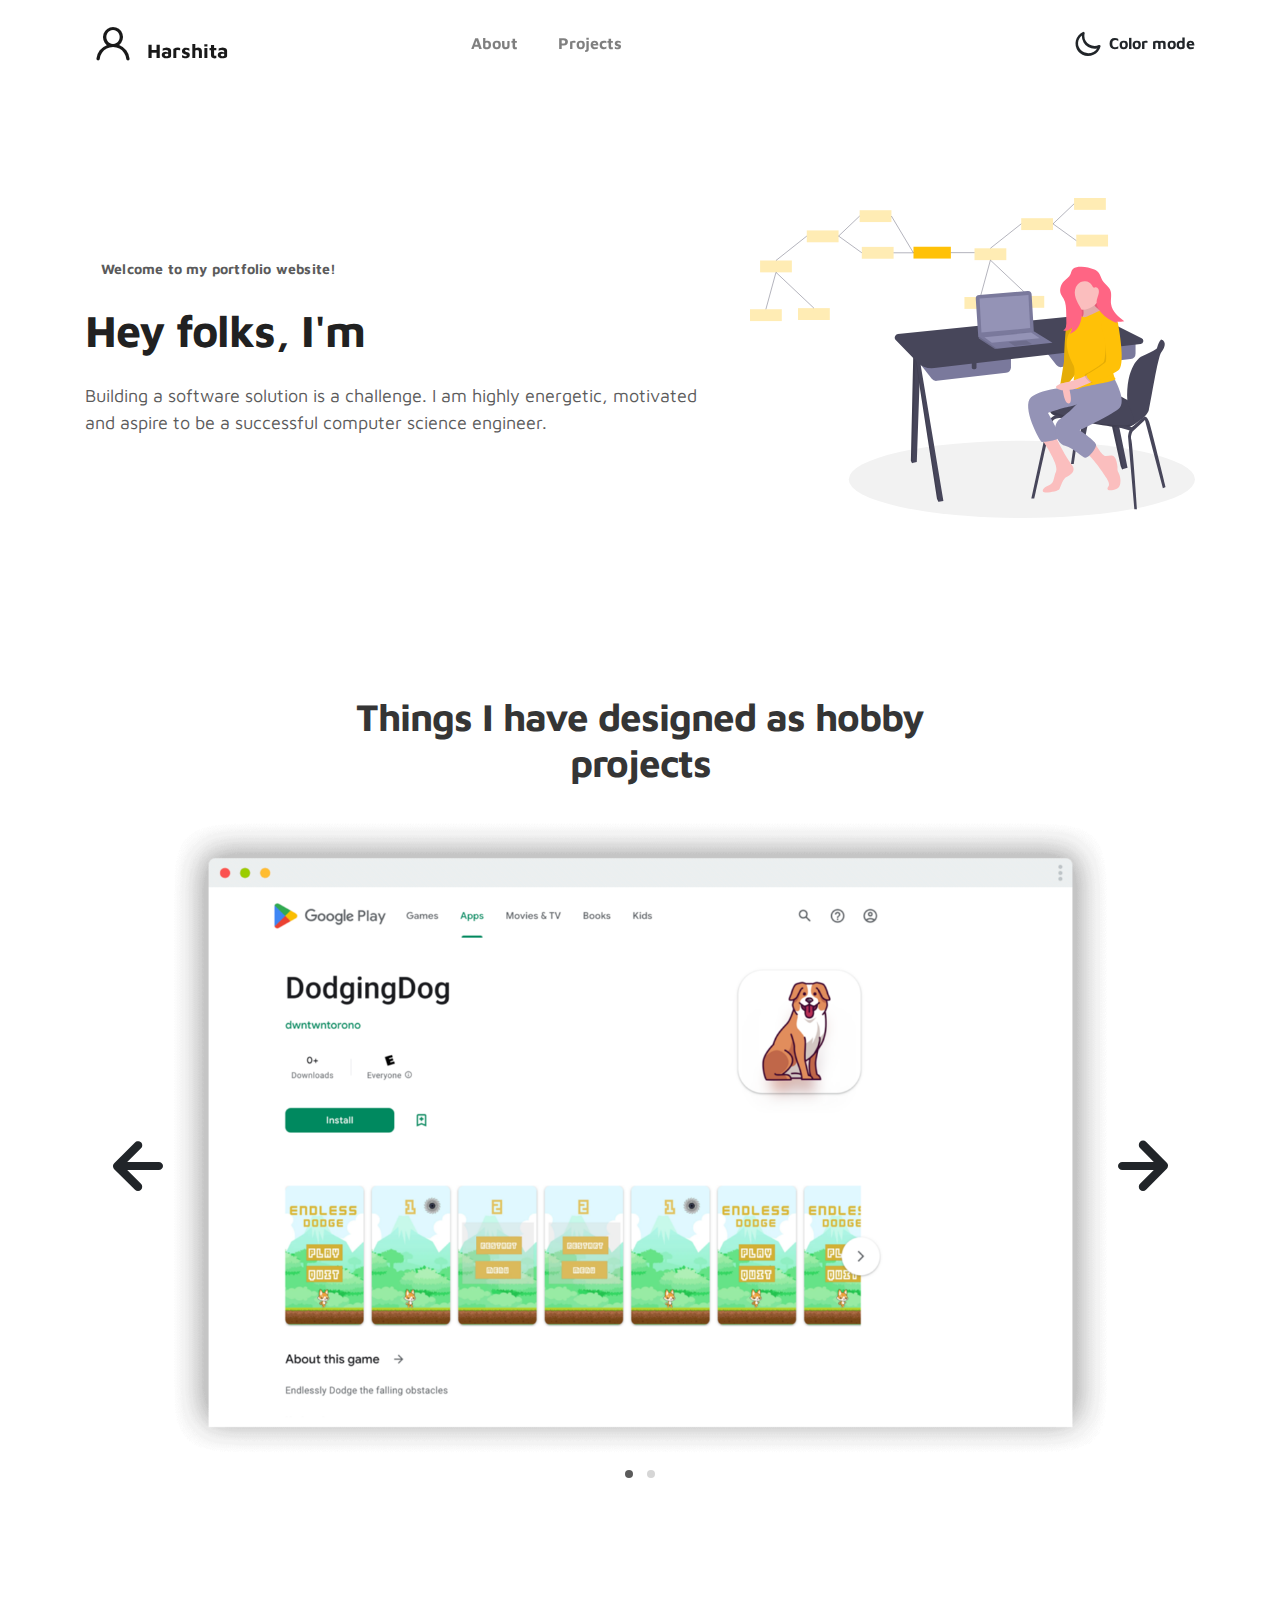
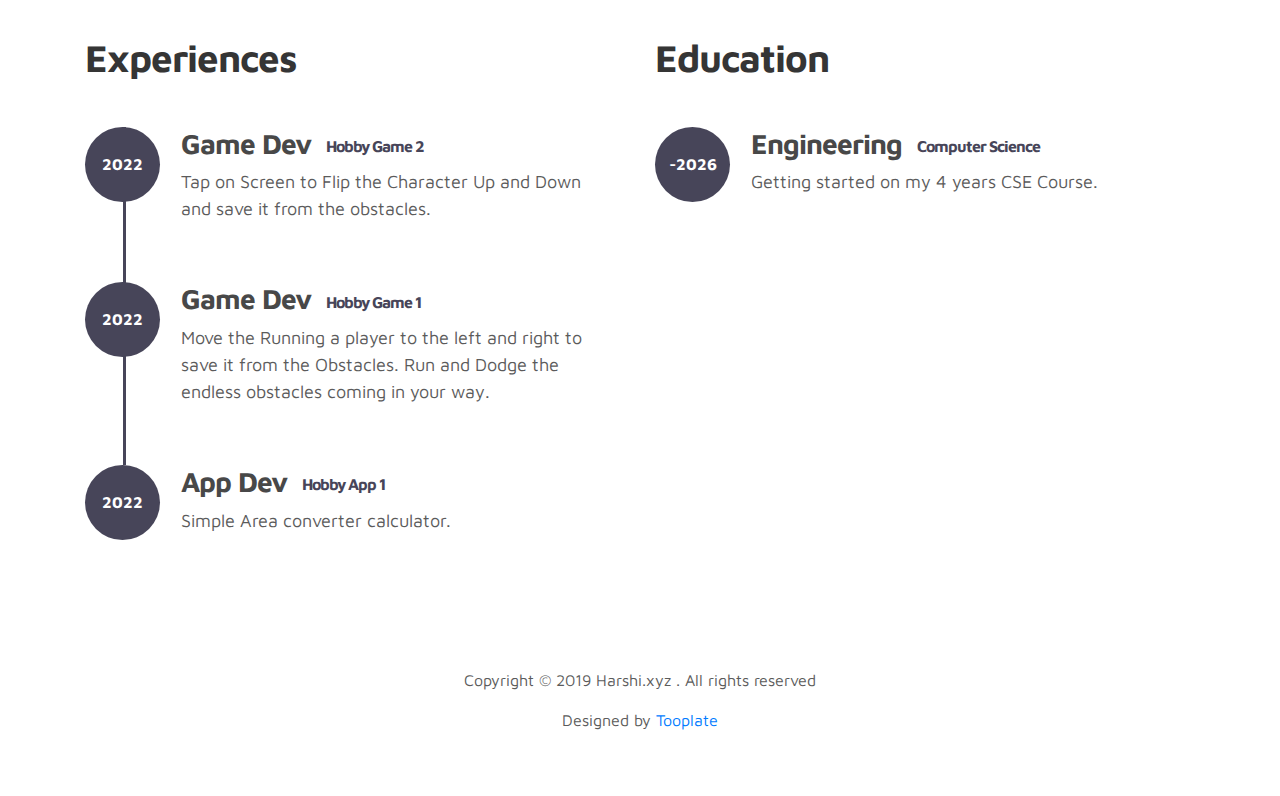
==== index.html @ 81bb2e51 "update" ====
<!doctype html>
<html lang="en">
  <head>
    <meta charset="utf-8">
    <meta name="viewport" content="width=device-width, initial-scale=1, shrink-to-fit=no">
    <meta name="description" content="">
    <meta name="author" content="">

    <title>Harshita's Profile</title>

    <link rel="stylesheet" href="css/bootstrap.min.css">
    <link rel="stylesheet" href="css/unicons.css">
    <link rel="stylesheet" href="css/owl.carousel.min.css">
    <link rel="stylesheet" href="css/owl.theme.default.min.css">

    <!-- MAIN STYLE -->
    <link rel="stylesheet" href="css/tooplate-style.css">
    
<!--

Tooplate 2115 Marvel

https://www.tooplate.com/view/2115-marvel

-->
  </head>
  <body>

    <!-- MENU -->
    <nav class="navbar navbar-expand-sm navbar-light">
        <div class="container">
            <a class="navbar-brand" href="index.html"><i class='uil uil-user'></i> Harshita</a>

            <button class="navbar-toggler" type="button" data-toggle="collapse" data-target="#navbarNav" aria-controls="navbarNav" aria-expanded="false"
                aria-label="Toggle navigation">
                <span class="navbar-toggler-icon"></span>
                <span class="navbar-toggler-icon"></span>
                <span class="navbar-toggler-icon"></span>
            </button>

            <div class="collapse navbar-collapse" id="navbarNav">
                <ul class="navbar-nav mx-auto">
                    <li class="nav-item">
                        <a href="#about" class="nav-link"><span data-hover="About">About</span></a>
                    </li>
                    <li class="nav-item">
                        <a href="#project" class="nav-link"><span data-hover="Projects">Projects</span></a>
                    </li>
                    <!-- <li class="nav-item">
                        <a href="#resume" class="nav-link"><span data-hover="Resume">Resume</span></a>
                    </li>
                    <li class="nav-item">
                        <a href="#contact" class="nav-link"><span data-hover="Contact">Contact</span></a>
                    </li> -->
                </ul>

                <ul class="navbar-nav ml-lg-auto">
                    <div class="ml-lg-4">
                      <div class="color-mode d-lg-flex justify-content-center align-items-center">
                        <i class="color-mode-icon"></i>
                        Color mode
                      </div>
                    </div>
                </ul>
            </div>
        </div>
    </nav>

    <!-- ABOUT -->
    <section class="about full-screen d-lg-flex justify-content-center align-items-center" id="about">
        <div class="container">
            <div class="row">
                
                <div class="col-lg-7 col-md-12 col-12 d-flex align-items-center">
                    <div class="about-text">
                        <small class="small-text">Welcome to <span class="mobile-block">my portfolio website!</span></small>
                        <h1 class="animated animated-text">
                            <span class="mr-2">Hey folks, I'm</span>
                                <div class="animated-info">
                                    <span class="animated-item">Harshita</span>
                                    <span class="animated-item">App Dev</span>
                                    <span class="animated-item">Game Dev</span>
                                </div>
                        </h1>

                        <p>Building a software solution is a challenge. I am highly energetic, motivated and aspire to be a successful computer science engineer.</p>
                        
                        <div class="custom-btn-group mt-4">
                          <!-- <a href="#" class="btn mr-lg-2 custom-btn"><i class='uil uil-file-alt'></i> Download Resume</a> -->
                          <!-- <a href="#contact" class="btn custom-btn custom-btn-bg custom-btn-link">Get a free quote</a> -->
                        </div>
                    </div>
                </div>

                <div class="col-lg-5 col-md-12 col-12">
                    <div class="about-image svg">
                        <img src="images/undraw/undraw_software_engineer_lvl5.svg" class="img-fluid" alt="svg image">
                    </div>
                </div>

            </div>
        </div>
    </section>

    <!-- PROJECTS -->
    <section class="project py-5" id="project">
        <div class="container">
                
                <div class="row">
                  <div class="col-lg-11 text-center mx-auto col-12">

                      <div class="col-lg-8 mx-auto">
                        <h2>Things I have designed as hobby projects</h2>
                      </div>

                      <div class="owl-carousel owl-theme">
                        <!-- <div class="item">
                          <div class="project-info">
                            <img src="images/project/project-image01.png" class="img-fluid" alt="project image">
                          </div>
                        </div> -->

                        <div class="item">
                          <div class="project-info">
                            <img src="images/project/project-image02.png" class="img-fluid" alt="project image">
                          </div>
                        </div>

                        <div class="item">
                          <div class="project-info">
                            <img src="images/project/project-image03.png" class="img-fluid" alt="project image">
                          </div>
                        </div>

                        <!-- <div class="item">
                          <div class="project-info">
                            <img src="images/project/project-image04.png" class="img-fluid" alt="project image">
                          </div>
                        </div>

                        <div class="item">
                          <div class="project-info">
                            <img src="images/project/project-image05.png" class="img-fluid" alt="project image">
                          </div>
                        </div> -->
                      </div>

                  </div>
                </div>
        </div>
    </section>

    <!-- FEATURES -->
    <section class="resume py-5 d-lg-flex justify-content-center align-items-center" id="resume">
        <div class="container">
            <div class="row">

                <div class="col-lg-6 col-12">
                  <h2 class="mb-4">Experiences</h2>

                    <div class="timeline">
                        <div class="timeline-wrapper">
                             <div class="timeline-yr">
                                  <span>2022</span>
                             </div>
                             <div class="timeline-info">
                                  <h3><span>Game Dev</span><small>Hobby Game 2</small></h3>
                                  <p>Tap on Screen to Flip the Character Up and Down and save it from the obstacles.</p>
                             </div>
                        </div>

                        <div class="timeline-wrapper">
                            <div class="timeline-yr">
                                <span>2022</span>
                            </div>
                            <div class="timeline-info">
                                <h3><span>Game Dev</span><small>Hobby Game 1</small></h3>
                                <p>Move the Running a player to the left and right to save it from the Obstacles.
                                  Run and Dodge the endless obstacles coming in your way.</p>
                            </div>
                        </div>

                        <div class="timeline-wrapper">
                            <div class="timeline-yr">
                                <span>2022</span>
                            </div>
                            <div class="timeline-info">
                              <h3><span>App Dev</span><small>Hobby App 1</small></h3>
                                <p>Simple Area converter calculator.</p>
                            </div>
                        </div>
                        
                        <!-- <div class="timeline-wrapper">
                            <div class="timeline-yr">
                                <span>2014</span>
                            </div>
                            <div class="timeline-info">
                                <h3><span>Junior Designer<small>Crafted Co.</small></h3>
                                <p>Cras scelerisque scelerisque condimentum. Nullam at volutpat mi. Nunc auctor ipsum eget magna consequat viverra.</p>
                            </div>
                        </div> -->

                    </div>
                </div>

                <div class="col-lg-6 col-12">
                  <h2 class="mb-4 mobile-mt-2">Education</h2>

                    <div class="timeline">
                        <div class="timeline-wrapper">
                             <div class="timeline-yr">
                                  <span>-2026</span>
                             </div>
                             <div class="timeline-info">
                                  <h3><span>Engineering</span><small>Computer Science</small></h3>
                                  <p>Getting started on my 4 years CSE Course.</p>
                             </div>
                        </div>

                        <!-- <div class="timeline-wrapper">
                            <div class="timeline-yr">
                                <span>2015</span>
                            </div>
                            <div class="timeline-info">
                                <h3><span>User Interfaces</span><small>Creative Agency</small></h3>
                                <p><a rel="nofollow" href="https://www.facebook.com/tooplate">Tooplate</a> is a great website to download HTML templates without any login or email.</p>
                            </div>
                        </div>
                        
                        <div class="timeline-wrapper">
                            <div class="timeline-yr">
                                <span>2013</span>
                            </div>
                            <div class="timeline-info">
                                <h3><span>Artwork Design</span><small>New Art School</small></h3>
                                <p>You can freely use Tooplate's templates for your business or personal sites. You cannot redistribute this template without a permission.</p>
                            </div>
                        </div> -->

                    </div>
                </div>
                
            </div>
        </div>
    </section>

    <!-- CONTACT -->
    <!-- <section class="contact py-5" id="contact">
      <div class="container">
        <div class="row">
          
          <div class="col-lg-5 mr-lg-5 col-12">
            <div class="google-map w-100">
              <iframe src="https://www.google.com/maps/embed?pb=!1m18!1m12!1m3!1d12088.558402180099!2d-73.99373482142036!3d40.75895421922642!2m3!1f0!2f0!3f0!3m2!1i1024!2i768!4f13.1!3m3!1m2!1s0x89c25855b8fb3083%3A0xa0f9aef176042a5c!2sTheater+District%2C+New+York%2C+NY%2C+USA!5e0!3m2!1sen!2smm!4v1549875377188" width="400" height="300" frameborder="0" style="border:0" allowfullscreen></iframe>
            </div>

            <div class="contact-info d-flex justify-content-between align-items-center py-4 px-lg-5">
                <div class="contact-info-item">
                  <h3 class="mb-3 text-white">Say hello</h3>
                  <p class="footer-text mb-0">010 020 0960</p>
                  <p><a href="mailto:hello@company.co">hello@company.co</a></p>
                </div>

                <ul class="social-links">
                     <li><a href="#" class="uil uil-dribbble" data-toggle="tooltip" data-placement="left" title="Dribbble"></a></li>
                     <li><a href="#" class="uil uil-instagram" data-toggle="tooltip" data-placement="left" title="Instagram"></a></li>
                     <li><a href="#" class="uil uil-youtube" data-toggle="tooltip" data-placement="left" title="Youtube"></a></li>
                </ul>
            </div>
          </div>

          <div class="col-lg-6 col-12">
            <div class="contact-form">
              <h2 class="mb-4">Interested to work together? Let's talk</h2>

              <form action="" method="get">
                <div class="row">
                  <div class="col-lg-6 col-12">
                    <input type="text" class="form-control" name="name" placeholder="Your Name" id="name">
                  </div>

                  <div class="col-lg-6 col-12">
                    <input type="email" class="form-control" name="email" placeholder="Email" id="email">
                  </div>

                  <div class="col-12">
                    <textarea name="message" rows="6" class="form-control" id="message" placeholder="Message"></textarea>
                  </div>

                  <div class="ml-lg-auto col-lg-5 col-12">
                    <input type="submit" class="form-control submit-btn" value="Send Button">
                  </div>
                </div>
              </form>
            </div>
          </div>

        </div>
      </div>
    </section> -->

    <!-- FOOTER -->
     <footer class="footer py-5">
          <div class="container">
               <div class="row">

                    <div class="col-lg-12 col-12">                                
                        <p class="copyright-text text-center">Copyright &copy; 2019 Harshi.xyz . All rights reserved</p>
                        <p class="copyright-text text-center">Designed by <a rel="nofollow" href="https://www.facebook.com/tooplate">Tooplate</a></p>
                    </div>
                    
               </div>
          </div>
     </footer>

    <script src="js/jquery-3.3.1.min.js"></script>
    <script src="js/popper.min.js"></script>
    <script src="js/bootstrap.min.js"></script>
    <script src="js/Headroom.js"></script>
    <script src="js/jQuery.headroom.js"></script>
    <script src="js/owl.carousel.min.js"></script>
    <script src="js/smoothscroll.js"></script>
    <script src="js/custom.js"></script>

  </body>
</html>
---- css/unicons.css ----
@font-face {
  font-family: 'unicons';
  src: url('../font/unicons.eot?42479262');
  src: url('../font/unicons.eot?42479262#iefix') format('embedded-opentype'),
       url('../font/unicons.woff2?42479262') format('woff2'),
       url('../font/unicons.woff?42479262') format('woff'),
       url('../font/unicons.ttf?42479262') format('truetype'),
       url('../font/unicons.svg?42479262#unicons') format('svg');
  font-weight: normal;
  font-style: normal;
}
/* Chrome hack: SVG is rendered more smooth in Windozze. 100% magic, uncomment if you need it. */
/* Note, that will break hinting! In other OS-es font will be not as sharp as it could be */
/*
@media screen and (-webkit-min-device-pixel-ratio:0) {
  @font-face {
    font-family: 'unicons';
    src: url('../font/unicons.svg?42479262#unicons') format('svg');
  }
}
*/
 
 [class^="uil-"]:before, [class*=" uil-"]:before {
  font-family: "unicons";
  font-style: normal;
  font-weight: normal;
  speak: none;
 
  display: inline-block;
  text-decoration: inherit;
  width: 1em;
  margin-right: .2em;
  text-align: center;
  /* opacity: .8; */
 
  /* For safety - reset parent styles, that can break glyph codes*/
  font-variant: normal;
  text-transform: none;
 
  /* fix buttons height, for twitter bootstrap */
  line-height: 1em;
 
  /* Animation center compensation - margins should be symmetric */
  /* remove if not needed */
  margin-left: .2em;
 
  /* you can be more comfortable with increased icons size */
  /* font-size: 120%; */
 
  /* Font smoothing. That was taken from TWBS */
  -webkit-font-smoothing: antialiased;
  -moz-osx-font-smoothing: grayscale;
 
  /* Uncomment for 3D effect */
  /* text-shadow: 1px 1px 1px rgba(127, 127, 127, 0.3); */
}
 
.uil-abacus:before { content: '\e800'; } /* '' */
.uil-accessible-icon-alt:before { content: '\e801'; } /* '' */
.uil-adjust-alt:before { content: '\e802'; } /* '' */
.uil-adjust-circle:before { content: '\e803'; } /* '' */
.uil-adjust-half:before { content: '\e804'; } /* '' */
.uil-adjust:before { content: '\e805'; } /* '' */
.uil-airplay:before { content: '\e806'; } /* '' */
.uil-align-alt:before { content: '\e807'; } /* '' */
.uil-align-center-alt:before { content: '\e808'; } /* '' */
.uil-align-center-h:before { content: '\e809'; } /* '' */
.uil-align-center-justify:before { content: '\e80a'; } /* '' */
.uil-align-center-v:before { content: '\e80b'; } /* '' */
.uil-align-center:before { content: '\e80c'; } /* '' */
.uil-align-justify:before { content: '\e80d'; } /* '' */
.uil-align-left-justify:before { content: '\e80e'; } /* '' */
.uil-align-left:before { content: '\e80f'; } /* '' */
.uil-align-letter-right:before { content: '\e810'; } /* '' */
.uil-align-right-justify:before { content: '\e811'; } /* '' */
.uil-align-right:before { content: '\e812'; } /* '' */
.uil-align:before { content: '\e813'; } /* '' */
.uil-ambulance:before { content: '\e814'; } /* '' */
.uil-analysis:before { content: '\e815'; } /* '' */
.uil-analytics:before { content: '\e816'; } /* '' */
.uil-anchor:before { content: '\e817'; } /* '' */
.uil-android-phone-slash:before { content: '\e818'; } /* '' */
.uil-angle-double-down:before { content: '\e819'; } /* '' */
.uil-angle-double-left:before { content: '\e81a'; } /* '' */
.uil-angle-double-right:before { content: '\e81b'; } /* '' */
.uil-angle-double-up:before { content: '\e81c'; } /* '' */
.uil-angle-down:before { content: '\e81d'; } /* '' */
.uil-angle-left:before { content: '\e81e'; } /* '' */
.uil-angle-right-b:before { content: '\e81f'; } /* '' */
.uil-angle-right:before { content: '\e820'; } /* '' */
.uil-angle-up:before { content: '\e821'; } /* '' */
.uil-annoyed-alt:before { content: '\e822'; } /* '' */
.uil-annoyed:before { content: '\e823'; } /* '' */
.uil-apps:before { content: '\e824'; } /* '' */
.uil-archive-alt:before { content: '\e825'; } /* '' */
.uil-archive:before { content: '\e826'; } /* '' */
.uil-arrow-break:before { content: '\e827'; } /* '' */
.uil-arrow-circle-down:before { content: '\e828'; } /* '' */
.uil-arrow-circle-left:before { content: '\e829'; } /* '' */
.uil-arrow-circle-right:before { content: '\e82a'; } /* '' */
.uil-arrow-circle-up:before { content: '\e82b'; } /* '' */
.uil-arrow-compress-h:before { content: '\e82c'; } /* '' */
.uil-arrow-down-left:before { content: '\e82d'; } /* '' */
.uil-arrow-down-right:before { content: '\e82e'; } /* '' */
.uil-arrow-down:before { content: '\e82f'; } /* '' */
.uil-arrow-from-right:before { content: '\e830'; } /* '' */
.uil-arrow-from-top:before { content: '\e831'; } /* '' */
.uil-arrow-growth:before { content: '\e832'; } /* '' */
.uil-arrow-left:before { content: '\e833'; } /* '' */
.uil-arrow-random:before { content: '\e834'; } /* '' */
.uil-arrow-resize-diagonal:before { content: '\e835'; } /* '' */
.uil-arrow-right:before { content: '\e836'; } /* '' */
.uil-arrow-to-bottom:before { content: '\e837'; } /* '' */
.uil-arrow-to-right:before { content: '\e838'; } /* '' */
.uil-arrow-up-left:before { content: '\e839'; } /* '' */
.uil-arrow-up-right:before { content: '\e83a'; } /* '' */
.uil-arrow-up:before { content: '\e83b'; } /* '' */
.uil-arrows-h-alt:before { content: '\e83c'; } /* '' */
.uil-arrows-h:before { content: '\e83d'; } /* '' */
.uil-arrows-left-down:before { content: '\e83e'; } /* '' */
.uil-arrows-maximize:before { content: '\e83f'; } /* '' */
.uil-arrows-merge:before { content: '\e840'; } /* '' */
.uil-arrows-resize-h:before { content: '\e841'; } /* '' */
.uil-arrows-resize-v:before { content: '\e842'; } /* '' */
.uil-arrows-resize:before { content: '\e843'; } /* '' */
.uil-arrows-right-down:before { content: '\e844'; } /* '' */
.uil-arrows-shrink-h:before { content: '\e845'; } /* '' */
.uil-arrows-shrink-v:before { content: '\e846'; } /* '' */
.uil-arrows-up-right:before { content: '\e847'; } /* '' */
.uil-arrows-v-alt:before { content: '\e848'; } /* '' */
.uil-arrows-v:before { content: '\e849'; } /* '' */
.uil-at:before { content: '\e84a'; } /* '' */
.uil-atm-card:before { content: '\e84b'; } /* '' */
.uil-atom:before { content: '\e84c'; } /* '' */
.uil-auto-flash:before { content: '\e84d'; } /* '' */
.uil-award-alt:before { content: '\e84e'; } /* '' */
.uil-award:before { content: '\e84f'; } /* '' */
.uil-baby-carriage:before { content: '\e850'; } /* '' */
.uil-backpack:before { content: '\e851'; } /* '' */
.uil-backspace:before { content: '\e852'; } /* '' */
.uil-backward:before { content: '\e853'; } /* '' */
.uil-bag-alt:before { content: '\e854'; } /* '' */
.uil-bag-slash:before { content: '\e855'; } /* '' */
.uil-bag:before { content: '\e856'; } /* '' */
.uil-ball:before { content: '\e857'; } /* '' */
.uil-ban:before { content: '\e858'; } /* '' */
.uil-bars:before { content: '\e859'; } /* '' */
.uil-basketball-hoop:before { content: '\e85a'; } /* '' */
.uil-basketball:before { content: '\e85b'; } /* '' */
.uil-battery-bolt:before { content: '\e85c'; } /* '' */
.uil-battery-empty:before { content: '\e85d'; } /* '' */
.uil-bed-double:before { content: '\e85e'; } /* '' */
.uil-bed:before { content: '\e85f'; } /* '' */
.uil-bell-school:before { content: '\e860'; } /* '' */
.uil-bell-slash:before { content: '\e861'; } /* '' */
.uil-bill:before { content: '\e862'; } /* '' */
.uil-bitcoin-circle:before { content: '\e863'; } /* '' */
.uil-bitcoin:before { content: '\e864'; } /* '' */
.uil-bluetooth-b:before { content: '\e865'; } /* '' */
.uil-bolt-alt:before { content: '\e866'; } /* '' */
.uil-bolt-slash:before { content: '\e867'; } /* '' */
.uil-bolt:before { content: '\e868'; } /* '' */
.uil-book-alt:before { content: '\e869'; } /* '' */
.uil-book-medical:before { content: '\e86a'; } /* '' */
.uil-book-open:before { content: '\e86b'; } /* '' */
.uil-book-reader:before { content: '\e86c'; } /* '' */
.uil-book:before { content: '\e86d'; } /* '' */
.uil-bookmark-full:before { content: '\e86e'; } /* '' */
.uil-bookmark:before { content: '\e86f'; } /* '' */
.uil-books:before { content: '\e870'; } /* '' */
.uil-boombox:before { content: '\e871'; } /* '' */
.uil-border-alt:before { content: '\e872'; } /* '' */
.uil-border-bottom:before { content: '\e873'; } /* '' */
.uil-border-clear:before { content: '\e874'; } /* '' */
.uil-border-horizontal:before { content: '\e875'; } /* '' */
.uil-border-inner:before { content: '\e876'; } /* '' */
.uil-border-left:before { content: '\e877'; } /* '' */
.uil-border-out:before { content: '\e878'; } /* '' */
.uil-border-right:before { content: '\e879'; } /* '' */
.uil-border-top:before { content: '\e87a'; } /* '' */
.uil-border-vertical:before { content: '\e87b'; } /* '' */
.uil-box:before { content: '\e87c'; } /* '' */
.uil-briefcase-alt:before { content: '\e87d'; } /* '' */
.uil-briefcase:before { content: '\e87e'; } /* '' */
.uil-bright:before { content: '\e87f'; } /* '' */
.uil-brightness-empty:before { content: '\e880'; } /* '' */
.uil-brightness-half:before { content: '\e881'; } /* '' */
.uil-brightness-low:before { content: '\e882'; } /* '' */
.uil-brightness-minus:before { content: '\e883'; } /* '' */
.uil-brightness-plus:before { content: '\e884'; } /* '' */
.uil-brightness:before { content: '\e885'; } /* '' */
.uil-bring-bottom:before { content: '\e886'; } /* '' */
.uil-bring-front:before { content: '\e887'; } /* '' */
.uil-brush-alt:before { content: '\e888'; } /* '' */
.uil-bug:before { content: '\e889'; } /* '' */
.uil-building:before { content: '\e88a'; } /* '' */
.uil-bullseye:before { content: '\e88b'; } /* '' */
.uil-bus-alt:before { content: '\e88c'; } /* '' */
.uil-bus-school:before { content: '\e88d'; } /* '' */
.uil-bus:before { content: '\e88e'; } /* '' */
.uil-calcualtor:before { content: '\e88f'; } /* '' */
.uil-calculator-alt:before { content: '\e890'; } /* '' */
.uil-calendar-alt:before { content: '\e891'; } /* '' */
.uil-calendar-slash:before { content: '\e892'; } /* '' */
.uil-calender:before { content: '\e893'; } /* '' */
.uil-calling:before { content: '\e894'; } /* '' */
.uil-camera-plus:before { content: '\e895'; } /* '' */
.uil-camera-slash:before { content: '\e896'; } /* '' */
.uil-camera:before { content: '\e897'; } /* '' */
.uil-cancel:before { content: '\e898'; } /* '' */
.uil-capsule:before { content: '\e899'; } /* '' */
.uil-capture:before { content: '\e89a'; } /* '' */
.uil-car-sideview:before { content: '\e89b'; } /* '' */
.uil-car-slash:before { content: '\e89c'; } /* '' */
.uil-car-wash:before { content: '\e89d'; } /* '' */
.uil-car:before { content: '\e89e'; } /* '' */
.uil-card-atm:before { content: '\e89f'; } /* '' */
.uil-caret-right:before { content: '\e8a0'; } /* '' */
.uil-cart:before { content: '\e8a1'; } /* '' */
.uil-cell:before { content: '\e8a2'; } /* '' */
.uil-celsius:before { content: '\e8a3'; } /* '' */
.uil-chart-bar-alt:before { content: '\e8a4'; } /* '' */
.uil-chart-bar:before { content: '\e8a5'; } /* '' */
.uil-chart-down:before { content: '\e8a6'; } /* '' */
.uil-chart-growth-alt:before { content: '\e8a7'; } /* '' */
.uil-chart-growth:before { content: '\e8a8'; } /* '' */
.uil-chart-line:before { content: '\e8a9'; } /* '' */
.uil-chart-pie-alt:before { content: '\e8aa'; } /* '' */
.uil-chart-pie:before { content: '\e8ab'; } /* '' */
.uil-chart:before { content: '\e8ac'; } /* '' */
.uil-chat-bubble-user:before { content: '\e8ad'; } /* '' */
.uil-chat-info:before { content: '\e8ae'; } /* '' */
.uil-chat:before { content: '\e8af'; } /* '' */
.uil-check-circle:before { content: '\e8b0'; } /* '' */
.uil-check-square:before { content: '\e8b1'; } /* '' */
.uil-check:before { content: '\e8b2'; } /* '' */
.uil-circle-layer:before { content: '\e8b3'; } /* '' */
.uil-circle:before { content: '\e8b4'; } /* '' */
.uil-circuit:before { content: '\e8b5'; } /* '' */
.uil-clapper-board:before { content: '\e8b6'; } /* '' */
.uil-clipboard-alt:before { content: '\e8b7'; } /* '' */
.uil-clipboard-blank:before { content: '\e8b8'; } /* '' */
.uil-clipboard-notes:before { content: '\e8b9'; } /* '' */
.uil-clipboard:before { content: '\e8ba'; } /* '' */
.uil-clock-eight:before { content: '\e8bb'; } /* '' */
.uil-clock-five:before { content: '\e8bc'; } /* '' */
.uil-clock-nine:before { content: '\e8bd'; } /* '' */
.uil-clock-seven:before { content: '\e8be'; } /* '' */
.uil-clock-ten:before { content: '\e8bf'; } /* '' */
.uil-clock-three:before { content: '\e8c0'; } /* '' */
.uil-clock-two:before { content: '\e8c1'; } /* '' */
.uil-clock:before { content: '\e8c2'; } /* '' */
.uil-closed-captioning:before { content: '\e8c3'; } /* '' */
.uil-cloud-block:before { content: '\e8c4'; } /* '' */
.uil-cloud-bookmark:before { content: '\e8c5'; } /* '' */
.uil-cloud-check:before { content: '\e8c6'; } /* '' */
.uil-cloud-computing:before { content: '\e8c7'; } /* '' */
.uil-cloud-data-connection:before { content: '\e8c8'; } /* '' */
.uil-cloud-database-tree:before { content: '\e8c9'; } /* '' */
.uil-cloud-download:before { content: '\e8ca'; } /* '' */
.uil-cloud-drizzle:before { content: '\e8cb'; } /* '' */
.uil-cloud-exclamation:before { content: '\e8cc'; } /* '' */
.uil-cloud-hail:before { content: '\e8cd'; } /* '' */
.uil-cloud-heart:before { content: '\e8ce'; } /* '' */
.uil-cloud-info:before { content: '\e8cf'; } /* '' */
.uil-cloud-lock:before { content: '\e8d0'; } /* '' */
.uil-cloud-meatball:before { content: '\e8d1'; } /* '' */
.uil-cloud-moon-hail:before { content: '\e8d2'; } /* '' */
.uil-cloud-moon-meatball:before { content: '\e8d3'; } /* '' */
.uil-cloud-moon-rain:before { content: '\e8d4'; } /* '' */
.uil-cloud-moon-showers:before { content: '\e8d5'; } /* '' */
.uil-cloud-moon:before { content: '\e8d6'; } /* '' */
.uil-cloud-question:before { content: '\e8d7'; } /* '' */
.uil-cloud-rain-sun:before { content: '\e8d8'; } /* '' */
.uil-cloud-rain:before { content: '\e8d9'; } /* '' */
.uil-cloud-redo:before { content: '\e8da'; } /* '' */
.uil-cloud-set:before { content: '\e8db'; } /* '' */
.uil-cloud-share:before { content: '\e8dc'; } /* '' */
.uil-cloud-shield:before { content: '\e8dd'; } /* '' */
.uil-cloud-showers-alt:before { content: '\e8de'; } /* '' */
.uil-cloud-showers-heavy:before { content: '\e8df'; } /* '' */
.uil-cloud-showers:before { content: '\e8e0'; } /* '' */
.uil-cloud-slash:before { content: '\e8e1'; } /* '' */
.uil-cloud-sun-hail:before { content: '\e8e2'; } /* '' */
.uil-cloud-sun-meatball:before { content: '\e8e3'; } /* '' */
.uil-cloud-sun-rain-alt:before { content: '\e8e4'; } /* '' */
.uil-cloud-sun-rain:before { content: '\e8e5'; } /* '' */
.uil-cloud-sun-tear:before { content: '\e8e6'; } /* '' */
.uil-cloud-sun:before { content: '\e8e7'; } /* '' */
.uil-cloud-times:before { content: '\e8e8'; } /* '' */
.uil-cloud-unlock:before { content: '\e8e9'; } /* '' */
.uil-cloud-upload:before { content: '\e8ea'; } /* '' */
.uil-cloud-wifi:before { content: '\e8eb'; } /* '' */
.uil-cloud-wind:before { content: '\e8ec'; } /* '' */
.uil-cloud:before { content: '\e8ed'; } /* '' */
.uil-clouds:before { content: '\e8ee'; } /* '' */
.uil-club:before { content: '\e8ef'; } /* '' */
.uil-code:before { content: '\e8f0'; } /* '' */
.uil-coffee:before { content: '\e8f1'; } /* '' */
.uil-cog:before { content: '\e8f2'; } /* '' */
.uil-coins:before { content: '\e8f3'; } /* '' */
.uil-columns:before { content: '\e8f4'; } /* '' */
.uil-comment-alt-block:before { content: '\e8f5'; } /* '' */
.uil-comment-alt-chart-lines:before { content: '\e8f6'; } /* '' */
.uil-comment-alt-check:before { content: '\e8f7'; } /* '' */
.uil-comment-alt-dots:before { content: '\e8f8'; } /* '' */
.uil-comment-alt-download:before { content: '\e8f9'; } /* '' */
.uil-comment-alt-edit:before { content: '\e8fa'; } /* '' */
.uil-comment-alt-exclamation:before { content: '\e8fb'; } /* '' */
.uil-comment-alt-heart:before { content: '\e8fc'; } /* '' */
.uil-comment-alt-image:before { content: '\e8fd'; } /* '' */
.uil-comment-alt-info:before { content: '\e8fe'; } /* '' */
.uil-comment-alt-lines:before { content: '\e8ff'; } /* '' */
.uil-comment-alt-lock:before { content: '\e900'; } /* '' */
.uil-comment-alt-medical:before { content: '\e901'; } /* '' */
.uil-comment-alt-message:before { content: '\e902'; } /* '' */
.uil-comment-alt-notes:before { content: '\e903'; } /* '' */
.uil-comment-alt-plus:before { content: '\e904'; } /* '' */
.uil-comment-alt-question:before { content: '\e905'; } /* '' */
.uil-comment-alt-redo:before { content: '\e906'; } /* '' */
.uil-comment-alt-search:before { content: '\e907'; } /* '' */
.uil-comment-alt-share:before { content: '\e908'; } /* '' */
.uil-comment-alt-shield:before { content: '\e909'; } /* '' */
.uil-comment-alt-upload:before { content: '\e90a'; } /* '' */
.uil-comment-alt-verify:before { content: '\e90b'; } /* '' */
.uil-comment-alt:before { content: '\e90c'; } /* '' */
.uil-comment-block:before { content: '\e90d'; } /* '' */
.uil-comment-chart-line:before { content: '\e90e'; } /* '' */
.uil-comment-check:before { content: '\e90f'; } /* '' */
.uil-comment-dots:before { content: '\e910'; } /* '' */
.uil-comment-download:before { content: '\e911'; } /* '' */
.uil-comment-edit:before { content: '\e912'; } /* '' */
.uil-comment-exclamation:before { content: '\e913'; } /* '' */
.uil-comment-heart:before { content: '\e914'; } /* '' */
.uil-comment-image:before { content: '\e915'; } /* '' */
.uil-comment-info-alt:before { content: '\e916'; } /* '' */
.uil-comment-info:before { content: '\e917'; } /* '' */
.uil-comment-lines:before { content: '\e918'; } /* '' */
.uil-comment-lock:before { content: '\e919'; } /* '' */
.uil-comment-medical:before { content: '\e91a'; } /* '' */
.uil-comment-message:before { content: '\e91b'; } /* '' */
.uil-comment-notes:before { content: '\e91c'; } /* '' */
.uil-comment-plus:before { content: '\e91d'; } /* '' */
.uil-comment-question:before { content: '\e91e'; } /* '' */
.uil-comment-redo:before { content: '\e91f'; } /* '' */
.uil-comment-search:before { content: '\e920'; } /* '' */
.uil-comment-share:before { content: '\e921'; } /* '' */
.uil-comment-shield:before { content: '\e922'; } /* '' */
.uil-comment-slash:before { content: '\e923'; } /* '' */
.uil-comment-upload:before { content: '\e924'; } /* '' */
.uil-comment-verify:before { content: '\e925'; } /* '' */
.uil-comment:before { content: '\e926'; } /* '' */
.uil-comments-alt:before { content: '\e927'; } /* '' */
.uil-comments:before { content: '\e928'; } /* '' */
.uil-commnet-alt-slash:before { content: '\e929'; } /* '' */
.uil-compact-disc:before { content: '\e92a'; } /* '' */
.uil-compass:before { content: '\e92b'; } /* '' */
.uil-compress-alt-left:before { content: '\e92c'; } /* '' */
.uil-compress-alt:before { content: '\e92d'; } /* '' */
.uil-compress-arrows:before { content: '\e92e'; } /* '' */
.uil-compress-lines:before { content: '\e92f'; } /* '' */
.uil-compress-point:before { content: '\e930'; } /* '' */
.uil-compress-v:before { content: '\e931'; } /* '' */
.uil-compress:before { content: '\e932'; } /* '' */
.uil-computer-mouse:before { content: '\e933'; } /* '' */
.uil-confused:before { content: '\e934'; } /* '' */
.uil-constructor:before { content: '\e935'; } /* '' */
.uil-copy-alt:before { content: '\e936'; } /* '' */
.uil-copy-landscape:before { content: '\e937'; } /* '' */
.uil-copy:before { content: '\e938'; } /* '' */
.uil-copyright:before { content: '\e939'; } /* '' */
.uil-corner-down-left:before { content: '\e93a'; } /* '' */
.uil-corner-down-right-alt:before { content: '\e93b'; } /* '' */
.uil-corner-down-right:before { content: '\e93c'; } /* '' */
.uil-corner-left-down:before { content: '\e93d'; } /* '' */
.uil-corner-right-down:before { content: '\e93e'; } /* '' */
.uil-corner-up-left-alt:before { content: '\e93f'; } /* '' */
.uil-corner-up-left:before { content: '\e940'; } /* '' */
.uil-corner-up-right-alt:before { content: '\e941'; } /* '' */
.uil-corner-up-right:before { content: '\e942'; } /* '' */
.uil-creative-commons-pd-alt:before { content: '\e943'; } /* '' */
.uil-creative-commons-pd:before { content: '\e944'; } /* '' */
.uil-crockery:before { content: '\e945'; } /* '' */
.uil-crop-alt-rotate-left:before { content: '\e946'; } /* '' */
.uil-crop-alt-rotate-right:before { content: '\e947'; } /* '' */
.uil-crop-alt:before { content: '\e948'; } /* '' */
.uil-crosshair-alt:before { content: '\e949'; } /* '' */
.uil-crosshair:before { content: '\e94a'; } /* '' */
.uil-crosshairs:before { content: '\e94b'; } /* '' */
.uil-cube:before { content: '\e94c'; } /* '' */
.uil-data-sharing:before { content: '\e94d'; } /* '' */
.uil-database-alt:before { content: '\e94e'; } /* '' */
.uil-database:before { content: '\e94f'; } /* '' */
.uil-desert:before { content: '\e950'; } /* '' */
.uil-desktop-alt-slash:before { content: '\e951'; } /* '' */
.uil-desktop-alt:before { content: '\e952'; } /* '' */
.uil-desktop-cloud-alt:before { content: '\e953'; } /* '' */
.uil-desktop-slash:before { content: '\e954'; } /* '' */
.uil-desktop:before { content: '\e955'; } /* '' */
.uil-dialpad-alt:before { content: '\e956'; } /* '' */
.uil-dialpad:before { content: '\e957'; } /* '' */
.uil-diamond:before { content: '\e958'; } /* '' */
.uil-diary-alt:before { content: '\e959'; } /* '' */
.uil-diary:before { content: '\e95a'; } /* '' */
.uil-dice-five:before { content: '\e95b'; } /* '' */
.uil-dice-four:before { content: '\e95c'; } /* '' */
.uil-dice-one:before { content: '\e95d'; } /* '' */
.uil-dice-six:before { content: '\e95e'; } /* '' */
.uil-dice-three:before { content: '\e95f'; } /* '' */
.uil-dice-two:before { content: '\e960'; } /* '' */
.uil-direction:before { content: '\e961'; } /* '' */
.uil-directions:before { content: '\e962'; } /* '' */
.uil-dizzy-meh:before { content: '\e963'; } /* '' */
.uil-dna:before { content: '\e964'; } /* '' */
.uil-document-layout-center:before { content: '\e965'; } /* '' */
.uil-document-layout-left:before { content: '\e966'; } /* '' */
.uil-document-layout-right:before { content: '\e967'; } /* '' */
.uil-document:before { content: '\e968'; } /* '' */
.uil-dollar-alt:before { content: '\e969'; } /* '' */
.uil-dollar-sign-alt:before { content: '\e96a'; } /* '' */
.uil-dollar-sign:before { content: '\e96b'; } /* '' */
.uil-down-arrow:before { content: '\e96c'; } /* '' */
.uil-download-alt:before { content: '\e96d'; } /* '' */
.uil-dribbble:before { content: '\e96e'; } /* '' */
.uil-drill:before { content: '\e96f'; } /* '' */
.uil-dropbox:before { content: '\e970'; } /* '' */
.uil-dumbbell:before { content: '\e971'; } /* '' */
.uil-edit-alt:before { content: '\e972'; } /* '' */
.uil-edit:before { content: '\e973'; } /* '' */
.uil-ellipsis-h:before { content: '\e974'; } /* '' */
.uil-ellipsis-v:before { content: '\e975'; } /* '' */
.uil-emoji:before { content: '\e976'; } /* '' */
.uil-enter:before { content: '\e977'; } /* '' */
.uil-entry:before { content: '\e978'; } /* '' */
.uil-envelope-add:before { content: '\e979'; } /* '' */
.uil-envelope-alt:before { content: '\e97a'; } /* '' */
.uil-envelope-block:before { content: '\e97b'; } /* '' */
.uil-envelope-bookmark:before { content: '\e97c'; } /* '' */
.uil-envelope-check:before { content: '\e97d'; } /* '' */
.uil-envelope-download-alt:before { content: '\e97e'; } /* '' */
.uil-envelope-download:before { content: '\e97f'; } /* '' */
.uil-envelope-edit:before { content: '\e980'; } /* '' */
.uil-envelope-exclamation:before { content: '\e981'; } /* '' */
.uil-envelope-heart:before { content: '\e982'; } /* '' */
.uil-envelope-info:before { content: '\e983'; } /* '' */
.uil-envelope-lock:before { content: '\e984'; } /* '' */
.uil-envelope-minus:before { content: '\e985'; } /* '' */
.uil-envelope-open:before { content: '\e986'; } /* '' */
.uil-envelope-question:before { content: '\e987'; } /* '' */
.uil-envelope-receive:before { content: '\e988'; } /* '' */
.uil-envelope-redo:before { content: '\e989'; } /* '' */
.uil-envelope-search:before { content: '\e98a'; } /* '' */
.uil-envelope-send:before { content: '\e98b'; } /* '' */
.uil-envelope-share:before { content: '\e98c'; } /* '' */
.uil-envelope-shield:before { content: '\e98d'; } /* '' */
.uil-envelope-star:before { content: '\e98e'; } /* '' */
.uil-envelope-times:before { content: '\e98f'; } /* '' */
.uil-envelope-upload-alt:before { content: '\e990'; } /* '' */
.uil-envelope-upload:before { content: '\e991'; } /* '' */
.uil-envelope:before { content: '\e992'; } /* '' */
.uil-envelopes:before { content: '\e993'; } /* '' */
.uil-equal-circle:before { content: '\e994'; } /* '' */
.uil-euro-circle:before { content: '\e995'; } /* '' */
.uil-euro:before { content: '\e996'; } /* '' */
.uil-exchange-alt:before { content: '\e997'; } /* '' */
.uil-exchange:before { content: '\e998'; } /* '' */
.uil-exclamation-circle:before { content: '\e999'; } /* '' */
.uil-exclamation-octagon:before { content: '\e99a'; } /* '' */
.uil-exclamation-triangle:before { content: '\e99b'; } /* '' */
.uil-exclude:before { content: '\e99c'; } /* '' */
.uil-exit:before { content: '\e99d'; } /* '' */
.uil-expand-alt:before { content: '\e99e'; } /* '' */
.uil-expand-arrows-alt:before { content: '\e99f'; } /* '' */
.uil-expand-arrows:before { content: '\e9a0'; } /* '' */
.uil-expand-from-corner:before { content: '\e9a1'; } /* '' */
.uil-expand-left:before { content: '\e9a2'; } /* '' */
.uil-export:before { content: '\e9a3'; } /* '' */
.uil-exposure-alt:before { content: '\e9a4'; } /* '' */
.uil-exposure-increase:before { content: '\e9a5'; } /* '' */
.uil-external-link-alt:before { content: '\e9a6'; } /* '' */
.uil-eye-slash:before { content: '\e9a7'; } /* '' */
.uil-eye:before { content: '\e9a8'; } /* '' */
.uil-facebook:before { content: '\e9a9'; } /* '' */
.uil-fahrenheit:before { content: '\e9aa'; } /* '' */
.uil-fast-mail-alt:before { content: '\e9ab'; } /* '' */
.uil-fast-mail:before { content: '\e9ac'; } /* '' */
.uil-favorite:before { content: '\e9ad'; } /* '' */
.uil-feedback:before { content: '\e9ae'; } /* '' */
.uil-file-alt:before { content: '\e9af'; } /* '' */
.uil-file-blank:before { content: '\e9b0'; } /* '' */
.uil-file-block-alt:before { content: '\e9b1'; } /* '' */
.uil-file-bookmark-alt:before { content: '\e9b2'; } /* '' */
.uil-file-check-alt:before { content: '\e9b3'; } /* '' */
.uil-file-check:before { content: '\e9b4'; } /* '' */
.uil-file-contract-dollar:before { content: '\e9b5'; } /* '' */
.uil-file-copy-alt:before { content: '\e9b6'; } /* '' */
.uil-file-download-alt:before { content: '\e9b7'; } /* '' */
.uil-file-download:before { content: '\e9b8'; } /* '' */
.uil-file-edit-alt:before { content: '\e9b9'; } /* '' */
.uil-file-exclamation-alt:before { content: '\e9ba'; } /* '' */
.uil-file-exclamation:before { content: '\e9bb'; } /* '' */
.uil-file-heart:before { content: '\e9bc'; } /* '' */
.uil-file-info-alt:before { content: '\e9bd'; } /* '' */
.uil-file-landscape-alt:before { content: '\e9be'; } /* '' */
.uil-file-landscape:before { content: '\e9bf'; } /* '' */
.uil-file-lanscape-slash:before { content: '\e9c0'; } /* '' */
.uil-file-lock-alt:before { content: '\e9c1'; } /* '' */
.uil-file-medical-alt:before { content: '\e9c2'; } /* '' */
.uil-file-medical:before { content: '\e9c3'; } /* '' */
.uil-file-minus-alt:before { content: '\e9c4'; } /* '' */
.uil-file-minus:before { content: '\e9c5'; } /* '' */
.uil-file-network:before { content: '\e9c6'; } /* '' */
.uil-file-plus-alt:before { content: '\e9c7'; } /* '' */
.uil-file-plus:before { content: '\e9c8'; } /* '' */
.uil-file-question-alt:before { content: '\e9c9'; } /* '' */
.uil-file-question:before { content: '\e9ca'; } /* '' */
.uil-file-redo-alt:before { content: '\e9cb'; } /* '' */
.uil-file-search-alt:before { content: '\e9cc'; } /* '' */
.uil-file-share-alt:before { content: '\e9cd'; } /* '' */
.uil-file-shield-alt:before { content: '\e9ce'; } /* '' */
.uil-file-slash:before { content: '\e9cf'; } /* '' */
.uil-file-times-alt:before { content: '\e9d0'; } /* '' */
.uil-file-times:before { content: '\e9d1'; } /* '' */
.uil-file-upload-alt:before { content: '\e9d2'; } /* '' */
.uil-file-upload:before { content: '\e9d3'; } /* '' */
.uil-file:before { content: '\e9d4'; } /* '' */
.uil-files-landscapes-alt:before { content: '\e9d5'; } /* '' */
.uil-files-landscapes:before { content: '\e9d6'; } /* '' */
.uil-film:before { content: '\e9d7'; } /* '' */
.uil-filter-slash:before { content: '\e9d8'; } /* '' */
.uil-filter:before { content: '\e9d9'; } /* '' */
.uil-flask-potion:before { content: '\e9da'; } /* '' */
.uil-flask:before { content: '\e9db'; } /* '' */
.uil-flip-h-alt:before { content: '\e9dc'; } /* '' */
.uil-flip-h:before { content: '\e9dd'; } /* '' */
.uil-flip-v-alt:before { content: '\e9de'; } /* '' */
.uil-flip-v:before { content: '\e9df'; } /* '' */
.uil-flower:before { content: '\e9e0'; } /* '' */
.uil-focus-add:before { content: '\e9e1'; } /* '' */
.uil-focus-target:before { content: '\e9e2'; } /* '' */
.uil-focus:before { content: '\e9e3'; } /* '' */
.uil-folder-check:before { content: '\e9e4'; } /* '' */
.uil-folder-download:before { content: '\e9e5'; } /* '' */
.uil-folder-exclamation:before { content: '\e9e6'; } /* '' */
.uil-folder-heart:before { content: '\e9e7'; } /* '' */
.uil-folder-info:before { content: '\e9e8'; } /* '' */
.uil-folder-lock:before { content: '\e9e9'; } /* '' */
.uil-folder-medical:before { content: '\e9ea'; } /* '' */
.uil-folder-minus:before { content: '\e9eb'; } /* '' */
.uil-folder-network:before { content: '\e9ec'; } /* '' */
.uil-folder-plus:before { content: '\e9ed'; } /* '' */
.uil-folder-question:before { content: '\e9ee'; } /* '' */
.uil-folder-slash:before { content: '\e9ef'; } /* '' */
.uil-folder-times:before { content: '\e9f0'; } /* '' */
.uil-folder-upload:before { content: '\e9f1'; } /* '' */
.uil-folder:before { content: '\e9f2'; } /* '' */
.uil-food:before { content: '\e9f3'; } /* '' */
.uil-football-american:before { content: '\e9f4'; } /* '' */
.uil-football-ball:before { content: '\e9f5'; } /* '' */
.uil-football:before { content: '\e9f6'; } /* '' */
.uil-forecastcloud-moon-tear:before { content: '\e9f7'; } /* '' */
.uil-forwaded-call:before { content: '\e9f8'; } /* '' */
.uil-forward:before { content: '\e9f9'; } /* '' */
.uil-frown:before { content: '\e9fa'; } /* '' */
.uil-game-structure:before { content: '\e9fb'; } /* '' */
.uil-game:before { content: '\e9fc'; } /* '' */
.uil-gift:before { content: '\e9fd'; } /* '' */
.uil-glass-martini-alt-slash:before { content: '\e9fe'; } /* '' */
.uil-glass-martini-alt:before { content: '\e9ff'; } /* '' */
.uil-glass-martini:before { content: '\ea00'; } /* '' */
.uil-glass-tea:before { content: '\ea01'; } /* '' */
.uil-glass:before { content: '\ea02'; } /* '' */
.uil-globe:before { content: '\ea03'; } /* '' */
.uil-gold:before { content: '\ea04'; } /* '' */
.uil-google-drive:before { content: '\ea05'; } /* '' */
.uil-graduation-hat:before { content: '\ea06'; } /* '' */
.uil-graph-bar:before { content: '\ea07'; } /* '' */
.uil-grid:before { content: '\ea08'; } /* '' */
.uil-grids:before { content: '\ea09'; } /* '' */
.uil-grin-tongue-wink-alt:before { content: '\ea0a'; } /* '' */
.uil-grin-tongue-wink:before { content: '\ea0b'; } /* '' */
.uil-grin:before { content: '\ea0c'; } /* '' */
.uil-grip-horizontal-line:before { content: '\ea0d'; } /* '' */
.uil-hdd:before { content: '\ea0e'; } /* '' */
.uil-headphones-alt:before { content: '\ea0f'; } /* '' */
.uil-headphones:before { content: '\ea10'; } /* '' */
.uil-heart-alt:before { content: '\ea11'; } /* '' */
.uil-heart-medical:before { content: '\ea12'; } /* '' */
.uil-heart-rate:before { content: '\ea13'; } /* '' */
.uil-heart-sign:before { content: '\ea14'; } /* '' */
.uil-heart:before { content: '\ea15'; } /* '' */
.uil-heartbeat:before { content: '\ea16'; } /* '' */
.uil-history-alt:before { content: '\ea17'; } /* '' */
.uil-history:before { content: '\ea18'; } /* '' */
.uil-home-alt:before { content: '\ea19'; } /* '' */
.uil-home:before { content: '\ea1a'; } /* '' */
.uil-horizontal-align-center:before { content: '\ea1b'; } /* '' */
.uil-horizontal-align-left:before { content: '\ea1c'; } /* '' */
.uil-horizontal-align-right:before { content: '\ea1d'; } /* '' */
.uil-horizontal-distribution-center:before { content: '\ea1e'; } /* '' */
.uil-horizontal-distribution-left:before { content: '\ea1f'; } /* '' */
.uil-horizontal-distribution-right:before { content: '\ea20'; } /* '' */
.uil-hunting:before { content: '\ea21'; } /* '' */
.uil-image-alt-slash:before { content: '\ea22'; } /* '' */
.uil-image-block:before { content: '\ea23'; } /* '' */
.uil-image-broken:before { content: '\ea24'; } /* '' */
.uil-image-check:before { content: '\ea25'; } /* '' */
.uil-image-download:before { content: '\ea26'; } /* '' */
.uil-image-edit:before { content: '\ea27'; } /* '' */
.uil-image-lock:before { content: '\ea28'; } /* '' */
.uil-image-minus:before { content: '\ea29'; } /* '' */
.uil-image-plus:before { content: '\ea2a'; } /* '' */
.uil-image-question:before { content: '\ea2b'; } /* '' */
.uil-image-redo:before { content: '\ea2c'; } /* '' */
.uil-image-resize-landscape:before { content: '\ea2d'; } /* '' */
.uil-image-resize-square:before { content: '\ea2e'; } /* '' */
.uil-image-search:before { content: '\ea2f'; } /* '' */
.uil-image-share:before { content: '\ea30'; } /* '' */
.uil-image-shield:before { content: '\ea31'; } /* '' */
.uil-image-slash:before { content: '\ea32'; } /* '' */
.uil-image-times:before { content: '\ea33'; } /* '' */
.uil-image-upload:before { content: '\ea34'; } /* '' */
.uil-image-v:before { content: '\ea35'; } /* '' */
.uil-image:before { content: '\ea36'; } /* '' */
.uil-images:before { content: '\ea37'; } /* '' */
.uil-incoming-call:before { content: '\ea38'; } /* '' */
.uil-info-circle:before { content: '\ea39'; } /* '' */
.uil-instagram:before { content: '\ea3a'; } /* '' */
.uil-invoice:before { content: '\ea3b'; } /* '' */
.uil-jackhammer:before { content: '\ea3c'; } /* '' */
.uil-kayak:before { content: '\ea3d'; } /* '' */
.uil-key-skeleton-alt:before { content: '\ea3e'; } /* '' */
.uil-key-skeleton:before { content: '\ea3f'; } /* '' */
.uil-keyboard-alt:before { content: '\ea40'; } /* '' */
.uil-keyboard-hide:before { content: '\ea41'; } /* '' */
.uil-keyboard-show:before { content: '\ea42'; } /* '' */
.uil-keyboard:before { content: '\ea43'; } /* '' */
.uil-keyhole-circle:before { content: '\ea44'; } /* '' */
.uil-keyhole-square-full:before { content: '\ea45'; } /* '' */
.uil-keyhole-square:before { content: '\ea46'; } /* '' */
.uil-kid:before { content: '\ea47'; } /* '' */
.uil-label-alt:before { content: '\ea48'; } /* '' */
.uil-label:before { content: '\ea49'; } /* '' */
.uil-lamp:before { content: '\ea4a'; } /* '' */
.uil-laptop-cloud:before { content: '\ea4b'; } /* '' */
.uil-laptop:before { content: '\ea4c'; } /* '' */
.uil-laughing:before { content: '\ea4d'; } /* '' */
.uil-layer-group-slash:before { content: '\ea4e'; } /* '' */
.uil-layer-group:before { content: '\ea4f'; } /* '' */
.uil-layers-alt:before { content: '\ea50'; } /* '' */
.uil-layers-slash:before { content: '\ea51'; } /* '' */
.uil-layers:before { content: '\ea52'; } /* '' */
.uil-left-arrow-from-left:before { content: '\ea53'; } /* '' */
.uil-left-arrow-to-left:before { content: '\ea54'; } /* '' */
.uil-left-indent-alt:before { content: '\ea55'; } /* '' */
.uil-left-indent:before { content: '\ea56'; } /* '' */
.uil-life-ring:before { content: '\ea57'; } /* '' */
.uil-lightbulb-alt:before { content: '\ea58'; } /* '' */
.uil-lightbulb:before { content: '\ea59'; } /* '' */
.uil-line-alt:before { content: '\ea5a'; } /* '' */
.uil-line-spacing:before { content: '\ea5b'; } /* '' */
.uil-link-alt:before { content: '\ea5c'; } /* '' */
.uil-link-broken:before { content: '\ea5d'; } /* '' */
.uil-link-h:before { content: '\ea5e'; } /* '' */
.uil-link:before { content: '\ea5f'; } /* '' */
.uil-list-ui-alt:before { content: '\ea60'; } /* '' */
.uil-list-ul:before { content: '\ea61'; } /* '' */
.uil-location-arrow-alt:before { content: '\ea62'; } /* '' */
.uil-location-arrow:before { content: '\ea63'; } /* '' */
.uil-location-pin-alt:before { content: '\ea64'; } /* '' */
.uil-location-point:before { content: '\ea65'; } /* '' */
.uil-location:before { content: '\ea66'; } /* '' */
.uil-lock-access:before { content: '\ea67'; } /* '' */
.uil-lock-alt:before { content: '\ea68'; } /* '' */
.uil-lock-open-alt:before { content: '\ea69'; } /* '' */
.uil-lock-slash:before { content: '\ea6a'; } /* '' */
.uil-lock:before { content: '\ea6b'; } /* '' */
.uil-mailbox-alt:before { content: '\ea6c'; } /* '' */
.uil-mailbox:before { content: '\ea6d'; } /* '' */
.uil-map-marker-alt:before { content: '\ea6e'; } /* '' */
.uil-map-marker-edit:before { content: '\ea6f'; } /* '' */
.uil-map-marker-info:before { content: '\ea70'; } /* '' */
.uil-map-marker-minus:before { content: '\ea71'; } /* '' */
.uil-map-marker-plus:before { content: '\ea72'; } /* '' */
.uil-map-marker-question:before { content: '\ea73'; } /* '' */
.uil-map-marker-shield:before { content: '\ea74'; } /* '' */
.uil-map-marker-slash:before { content: '\ea75'; } /* '' */
.uil-map-marker:before { content: '\ea76'; } /* '' */
.uil-map-pin-alt:before { content: '\ea77'; } /* '' */
.uil-map-pin:before { content: '\ea78'; } /* '' */
.uil-map:before { content: '\ea79'; } /* '' */
.uil-mars:before { content: '\ea7a'; } /* '' */
.uil-maximize-left:before { content: '\ea7b'; } /* '' */
.uil-medal:before { content: '\ea7c'; } /* '' */
.uil-medical-drip:before { content: '\ea7d'; } /* '' */
.uil-medical-square-full:before { content: '\ea7e'; } /* '' */
.uil-medical-square:before { content: '\ea7f'; } /* '' */
.uil-medical:before { content: '\ea80'; } /* '' */
.uil-medkit:before { content: '\ea81'; } /* '' */
.uil-meeting-board:before { content: '\ea82'; } /* '' */
.uil-meh-alt:before { content: '\ea83'; } /* '' */
.uil-meh-closed-eye:before { content: '\ea84'; } /* '' */
.uil-meh:before { content: '\ea85'; } /* '' */
.uil-message:before { content: '\ea86'; } /* '' */
.uil-microphone-slash:before { content: '\ea87'; } /* '' */
.uil-microphone:before { content: '\ea88'; } /* '' */
.uil-minus-circle:before { content: '\ea89'; } /* '' */
.uil-minus-path:before { content: '\ea8a'; } /* '' */
.uil-minus-square-full:before { content: '\ea8b'; } /* '' */
.uil-minus-square:before { content: '\ea8c'; } /* '' */
.uil-minus:before { content: '\ea8d'; } /* '' */
.uil-missed-call:before { content: '\ea8e'; } /* '' */
.uil-mobey-bill-slash:before { content: '\ea8f'; } /* '' */
.uil-mobile-android-alt:before { content: '\ea90'; } /* '' */
.uil-mobile-android:before { content: '\ea91'; } /* '' */
.uil-mobile-vibrate:before { content: '\ea92'; } /* '' */
.uil-modem:before { content: '\ea93'; } /* '' */
.uil-money-bill-stack:before { content: '\ea94'; } /* '' */
.uil-money-bill:before { content: '\ea95'; } /* '' */
.uil-money-insert:before { content: '\ea96'; } /* '' */
.uil-money-stack:before { content: '\ea97'; } /* '' */
.uil-money-withdraw:before { content: '\ea98'; } /* '' */
.uil-money-withdrawal:before { content: '\ea99'; } /* '' */
.uil-moneybag-alt:before { content: '\ea9a'; } /* '' */
.uil-moneybag:before { content: '\ea9b'; } /* '' */
.uil-monitor-heart-rate:before { content: '\ea9c'; } /* '' */
.uil-monitor:before { content: '\ea9d'; } /* '' */
.uil-moon-eclipse:before { content: '\ea9e'; } /* '' */
.uil-moon:before { content: '\ea9f'; } /* '' */
.uil-moonset:before { content: '\eaa0'; } /* '' */
.uil-mountains-sun:before { content: '\eaa1'; } /* '' */
.uil-mountains:before { content: '\eaa2'; } /* '' */
.uil-mouse-alt:before { content: '\eaa3'; } /* '' */
.uil-mouse:before { content: '\eaa4'; } /* '' */
.uil-multiply:before { content: '\eaa5'; } /* '' */
.uil-music-note:before { content: '\eaa6'; } /* '' */
.uil-music-tune-slash:before { content: '\eaa7'; } /* '' */
.uil-music:before { content: '\eaa8'; } /* '' */
.uil-n-a:before { content: '\eaa9'; } /* '' */
.uil-navigator:before { content: '\eaaa'; } /* '' */
.uil-nerd:before { content: '\eaab'; } /* '' */
.uil-newspaper:before { content: '\eaac'; } /* '' */
.uil-ninja:before { content: '\eaad'; } /* '' */
.uil-no-entry:before { content: '\eaae'; } /* '' */
.uil-notebooks:before { content: '\eaaf'; } /* '' */
.uil-notes:before { content: '\eab0'; } /* '' */
.uil-object-group:before { content: '\eab1'; } /* '' */
.uil-object-ungroup:before { content: '\eab2'; } /* '' */
.uil-octagon:before { content: '\eab3'; } /* '' */
.uil-outgoing-call:before { content: '\eab4'; } /* '' */
.uil-package:before { content: '\eab5'; } /* '' */
.uil-padlock:before { content: '\eab6'; } /* '' */
.uil-paint-tool:before { content: '\eab7'; } /* '' */
.uil-panorama-h-alt:before { content: '\eab8'; } /* '' */
.uil-panorama-h:before { content: '\eab9'; } /* '' */
.uil-panorama-v:before { content: '\eaba'; } /* '' */
.uil-paperclip:before { content: '\eabb'; } /* '' */
.uil-paragraph:before { content: '\eabc'; } /* '' */
.uil-parcel:before { content: '\eabd'; } /* '' */
.uil-parking-square:before { content: '\eabe'; } /* '' */
.uil-pathfinder-unite:before { content: '\eabf'; } /* '' */
.uil-pathfinder:before { content: '\eac0'; } /* '' */
.uil-pause-circle:before { content: '\eac1'; } /* '' */
.uil-pause:before { content: '\eac2'; } /* '' */
.uil-pen:before { content: '\eac3'; } /* '' */
.uil-pentagon:before { content: '\eac4'; } /* '' */
.uil-phone-alt:before { content: '\eac5'; } /* '' */
.uil-phone-pause:before { content: '\eac6'; } /* '' */
.uil-phone-slash:before { content: '\eac7'; } /* '' */
.uil-phone-times:before { content: '\eac8'; } /* '' */
.uil-phone-volume:before { content: '\eac9'; } /* '' */
.uil-phone:before { content: '\eaca'; } /* '' */
.uil-picture:before { content: '\eacb'; } /* '' */
.uil-plane-arrival:before { content: '\eacc'; } /* '' */
.uil-plane-departure:before { content: '\eacd'; } /* '' */
.uil-plane-fly:before { content: '\eace'; } /* '' */
.uil-plane:before { content: '\eacf'; } /* '' */
.uil-play-circle:before { content: '\ead0'; } /* '' */
.uil-play:before { content: '\ead1'; } /* '' */
.uil-plug:before { content: '\ead2'; } /* '' */
.uil-plus-circle:before { content: '\ead3'; } /* '' */
.uil-plus-square:before { content: '\ead4'; } /* '' */
.uil-plus:before { content: '\ead5'; } /* '' */
.uil-podium:before { content: '\ead6'; } /* '' */
.uil-polygon:before { content: '\ead7'; } /* '' */
.uil-post-stamp:before { content: '\ead8'; } /* '' */
.uil-postcard:before { content: '\ead9'; } /* '' */
.uil-pound-circle:before { content: '\eada'; } /* '' */
.uil-pound:before { content: '\eadb'; } /* '' */
.uil-power:before { content: '\eadc'; } /* '' */
.uil-prescription-bottle:before { content: '\eadd'; } /* '' */
.uil-presentation-check:before { content: '\eade'; } /* '' */
.uil-presentation-edit:before { content: '\eadf'; } /* '' */
.uil-presentation-line:before { content: '\eae0'; } /* '' */
.uil-presentation-lines-alt:before { content: '\eae1'; } /* '' */
.uil-presentation-minus:before { content: '\eae2'; } /* '' */
.uil-presentation-play:before { content: '\eae3'; } /* '' */
.uil-presentation-plus:before { content: '\eae4'; } /* '' */
.uil-presentation-times:before { content: '\eae5'; } /* '' */
.uil-presentation:before { content: '\eae6'; } /* '' */
.uil-previous:before { content: '\eae7'; } /* '' */
.uil-pricetag-alt:before { content: '\eae8'; } /* '' */
.uil-print-slash:before { content: '\eae9'; } /* '' */
.uil-print:before { content: '\eaea'; } /* '' */
.uil-processor:before { content: '\eaeb'; } /* '' */
.uil-pump:before { content: '\eaec'; } /* '' */
.uil-puzzle-piece:before { content: '\eaed'; } /* '' */
.uil-question-circle:before { content: '\eaee'; } /* '' */
.uil-rainbow:before { content: '\eaef'; } /* '' */
.uil-raindrops-alt:before { content: '\eaf0'; } /* '' */
.uil-raindrops:before { content: '\eaf1'; } /* '' */
.uil-receipt-alt:before { content: '\eaf2'; } /* '' */
.uil-receipt:before { content: '\eaf3'; } /* '' */
.uil-record-audio:before { content: '\eaf4'; } /* '' */
.uil-redo:before { content: '\eaf5'; } /* '' */
.uil-refresh:before { content: '\eaf6'; } /* '' */
.uil-registered:before { content: '\eaf7'; } /* '' */
.uil-repeat:before { content: '\eaf8'; } /* '' */
.uil-restaurant:before { content: '\eaf9'; } /* '' */
.uil-right-indent-alt:before { content: '\eafa'; } /* '' */
.uil-rope-way:before { content: '\eafb'; } /* '' */
.uil-rotate-360:before { content: '\eafc'; } /* '' */
.uil-rss-alt:before { content: '\eafd'; } /* '' */
.uil-rss-interface:before { content: '\eafe'; } /* '' */
.uil-rss:before { content: '\eaff'; } /* '' */
.uil-ruler-combined:before { content: '\eb00'; } /* '' */
.uil-ruler:before { content: '\eb01'; } /* '' */
.uil-sad-cry:before { content: '\eb02'; } /* '' */
.uil-sad-crying:before { content: '\eb03'; } /* '' */
.uil-sad-dizzy:before { content: '\eb04'; } /* '' */
.uil-sad-squint:before { content: '\eb05'; } /* '' */
.uil-sad:before { content: '\eb06'; } /* '' */
.uil-scaling-left:before { content: '\eb07'; } /* '' */
.uil-scaling-right:before { content: '\eb08'; } /* '' */
.uil-scenery:before { content: '\eb09'; } /* '' */
.uil-schedule:before { content: '\eb0a'; } /* '' */
.uil-science:before { content: '\eb0b'; } /* '' */
.uil-screw:before { content: '\eb0c'; } /* '' */
.uil-scroll-h:before { content: '\eb0d'; } /* '' */
.uil-scroll:before { content: '\eb0e'; } /* '' */
.uil-search-alt:before { content: '\eb0f'; } /* '' */
.uil-search-minus:before { content: '\eb10'; } /* '' */
.uil-search-plus:before { content: '\eb11'; } /* '' */
.uil-search:before { content: '\eb12'; } /* '' */
.uil-server-alt:before { content: '\eb13'; } /* '' */
.uil-server-connection:before { content: '\eb14'; } /* '' */
.uil-server-network-alt:before { content: '\eb15'; } /* '' */
.uil-server-network:before { content: '\eb16'; } /* '' */
.uil-server:before { content: '\eb17'; } /* '' */
.uil-servers:before { content: '\eb18'; } /* '' */
.uil-servicemark:before { content: '\eb19'; } /* '' */
.uil-share-alt:before { content: '\eb1a'; } /* '' */
.uil-shield-check:before { content: '\eb1b'; } /* '' */
.uil-shield-exclamation:before { content: '\eb1c'; } /* '' */
.uil-shield-question:before { content: '\eb1d'; } /* '' */
.uil-shield-slash:before { content: '\eb1e'; } /* '' */
.uil-shield:before { content: '\eb1f'; } /* '' */
.uil-ship:before { content: '\eb20'; } /* '' */
.uil-shop:before { content: '\eb21'; } /* '' */
.uil-shopping-basket:before { content: '\eb22'; } /* '' */
.uil-shopping-cart-alt:before { content: '\eb23'; } /* '' */
.uil-shopping-trolley:before { content: '\eb24'; } /* '' */
.uil-shovel:before { content: '\eb25'; } /* '' */
.uil-shrink:before { content: '\eb26'; } /* '' */
.uil-shuffle:before { content: '\eb27'; } /* '' */
.uil-shutter-alt:before { content: '\eb28'; } /* '' */
.uil-shutter:before { content: '\eb29'; } /* '' */
.uil-sick:before { content: '\eb2a'; } /* '' */
.uil-sign-alt:before { content: '\eb2b'; } /* '' */
.uil-sign-in-alt:before { content: '\eb2c'; } /* '' */
.uil-sign-left:before { content: '\eb2d'; } /* '' */
.uil-sign-out-alt:before { content: '\eb2e'; } /* '' */
.uil-sign-right:before { content: '\eb2f'; } /* '' */
.uil-signal-alt-3:before { content: '\eb30'; } /* '' */
.uil-signal-alt:before { content: '\eb31'; } /* '' */
.uil-signal:before { content: '\eb32'; } /* '' */
.uil-silence:before { content: '\eb33'; } /* '' */
.uil-silent-squint:before { content: '\eb34'; } /* '' */
.uil-sim-card:before { content: '\eb35'; } /* '' */
.uil-sitemap:before { content: '\eb36'; } /* '' */
.uil-skip-forward-alt:before { content: '\eb37'; } /* '' */
.uil-skip-forward-circle:before { content: '\eb38'; } /* '' */
.uil-skip-forward:before { content: '\eb39'; } /* '' */
.uil-sliders-v-alt:before { content: '\eb3a'; } /* '' */
.uil-sliders-v:before { content: '\eb3b'; } /* '' */
.uil-smile-beam:before { content: '\eb3c'; } /* '' */
.uil-smile-dizzy:before { content: '\eb3d'; } /* '' */
.uil-smile-squint-wink-alt:before { content: '\eb3e'; } /* '' */
.uil-smile-squint-wink:before { content: '\eb3f'; } /* '' */
.uil-smile-wink-alt:before { content: '\eb40'; } /* '' */
.uil-smile-wink:before { content: '\eb41'; } /* '' */
.uil-smile:before { content: '\eb42'; } /* '' */
.uil-snow-flake:before { content: '\eb43'; } /* '' */
.uil-snowflake-alt:before { content: '\eb44'; } /* '' */
.uil-snowflake:before { content: '\eb45'; } /* '' */
.uil-sort-amount-down:before { content: '\eb46'; } /* '' */
.uil-sort-amount-up:before { content: '\eb47'; } /* '' */
.uil-sort:before { content: '\eb48'; } /* '' */
.uil-sorting:before { content: '\eb49'; } /* '' */
.uil-space-key:before { content: '\eb4a'; } /* '' */
.uil-spade:before { content: '\eb4b'; } /* '' */
.uil-sperms:before { content: '\eb4c'; } /* '' */
.uil-spin:before { content: '\eb4d'; } /* '' */
.uil-sport:before { content: '\eb4e'; } /* '' */
.uil-square-full:before { content: '\eb4f'; } /* '' */
.uil-square-shape:before { content: '\eb50'; } /* '' */
.uil-square:before { content: '\eb51'; } /* '' */
.uil-squint:before { content: '\eb52'; } /* '' */
.uil-star-half-alt:before { content: '\eb53'; } /* '' */
.uil-star:before { content: '\eb54'; } /* '' */
.uil-step-backward-alt:before { content: '\eb55'; } /* '' */
.uil-step-backward-circle:before { content: '\eb56'; } /* '' */
.uil-step-backward:before { content: '\eb57'; } /* '' */
.uil-step-forward:before { content: '\eb58'; } /* '' */
.uil-stop-circle:before { content: '\eb59'; } /* '' */
.uil-stopwatch-slash:before { content: '\eb5a'; } /* '' */
.uil-stopwatch:before { content: '\eb5b'; } /* '' */
.uil-store-alt:before { content: '\eb5c'; } /* '' */
.uil-store:before { content: '\eb5d'; } /* '' */
.uil-streering:before { content: '\eb5e'; } /* '' */
.uil-stretcher:before { content: '\eb5f'; } /* '' */
.uil-subject:before { content: '\eb60'; } /* '' */
.uil-subway-alt:before { content: '\eb61'; } /* '' */
.uil-subway:before { content: '\eb62'; } /* '' */
.uil-suitcase-alt:before { content: '\eb63'; } /* '' */
.uil-suitcase:before { content: '\eb64'; } /* '' */
.uil-sun:before { content: '\eb65'; } /* '' */
.uil-sunset:before { content: '\eb66'; } /* '' */
.uil-surprise:before { content: '\eb67'; } /* '' */
.uil-swatchbook:before { content: '\eb68'; } /* '' */
.uil-swimmer:before { content: '\eb69'; } /* '' */
.uil-symbol:before { content: '\eb6a'; } /* '' */
.uil-sync-exclamation:before { content: '\eb6b'; } /* '' */
.uil-sync-slash:before { content: '\eb6c'; } /* '' */
.uil-sync:before { content: '\eb6d'; } /* '' */
.uil-syringe:before { content: '\eb6e'; } /* '' */
.uil-table:before { content: '\eb6f'; } /* '' */
.uil-tablet:before { content: '\eb70'; } /* '' */
.uil-tablets:before { content: '\eb71'; } /* '' */
.uil-tachometer-fast:before { content: '\eb72'; } /* '' */
.uil-tag-alt:before { content: '\eb73'; } /* '' */
.uil-tag:before { content: '\eb74'; } /* '' */
.uil-tape:before { content: '\eb75'; } /* '' */
.uil-taxi:before { content: '\eb76'; } /* '' */
.uil-tear:before { content: '\eb77'; } /* '' */
.uil-technology:before { content: '\eb78'; } /* '' */
.uil-telescope:before { content: '\eb79'; } /* '' */
.uil-temperature-empty:before { content: '\eb7a'; } /* '' */
.uil-temperature-half:before { content: '\eb7b'; } /* '' */
.uil-temperature-minus:before { content: '\eb7c'; } /* '' */
.uil-temperature-plus:before { content: '\eb7d'; } /* '' */
.uil-temperature-quarter:before { content: '\eb7e'; } /* '' */
.uil-temperature-three-quarter:before { content: '\eb7f'; } /* '' */
.uil-temperature:before { content: '\eb80'; } /* '' */
.uil-text:before { content: '\eb81'; } /* '' */
.uil-th-large:before { content: '\eb82'; } /* '' */
.uil-th-slash:before { content: '\eb83'; } /* '' */
.uil-th:before { content: '\eb84'; } /* '' */
.uil-thermometer:before { content: '\eb85'; } /* '' */
.uil-thumbs-down:before { content: '\eb86'; } /* '' */
.uil-thumbs-up:before { content: '\eb87'; } /* '' */
.uil-thunderstorm-moon:before { content: '\eb88'; } /* '' */
.uil-thunderstorm-sun:before { content: '\eb89'; } /* '' */
.uil-thunderstorm:before { content: '\eb8a'; } /* '' */
.uil-ticket:before { content: '\eb8b'; } /* '' */
.uil-times-circle:before { content: '\eb8c'; } /* '' */
.uil-times-square:before { content: '\eb8d'; } /* '' */
.uil-times:before { content: '\eb8e'; } /* '' */
.uil-toggle-off:before { content: '\eb8f'; } /* '' */
.uil-toggle-on:before { content: '\eb90'; } /* '' */
.uil-top-arrow-from-top:before { content: '\eb91'; } /* '' */
.uil-top-arrow-to-top:before { content: '\eb92'; } /* '' */
.uil-tornado:before { content: '\eb93'; } /* '' */
.uil-trademark-circle:before { content: '\eb94'; } /* '' */
.uil-trademark:before { content: '\eb95'; } /* '' */
.uil-traffic-barrier:before { content: '\eb96'; } /* '' */
.uil-trash-alt:before { content: '\eb97'; } /* '' */
.uil-trash:before { content: '\eb98'; } /* '' */
.uil-trees:before { content: '\eb99'; } /* '' */
.uil-triangle:before { content: '\eb9a'; } /* '' */
.uil-trophy:before { content: '\eb9b'; } /* '' */
.uil-trowel:before { content: '\eb9c'; } /* '' */
.uil-truck-case:before { content: '\eb9d'; } /* '' */
.uil-truck-loading:before { content: '\eb9e'; } /* '' */
.uil-truck:before { content: '\eb9f'; } /* '' */
.uil-tv-retro-slash:before { content: '\eba0'; } /* '' */
.uil-tv-retro:before { content: '\eba1'; } /* '' */
.uil-umbrella:before { content: '\eba2'; } /* '' */
.uil-unamused:before { content: '\eba3'; } /* '' */
.uil-unlock-alt:before { content: '\eba4'; } /* '' */
.uil-unlock:before { content: '\eba5'; } /* '' */
.uil-upload-alt:before { content: '\eba6'; } /* '' */
.uil-upload:before { content: '\eba7'; } /* '' */
.uil-usd-circle:before { content: '\eba8'; } /* '' */
.uil-usd-square:before { content: '\eba9'; } /* '' */
.uil-user-check:before { content: '\ebaa'; } /* '' */
.uil-user-circle:before { content: '\ebab'; } /* '' */
.uil-user-exclamation:before { content: '\ebac'; } /* '' */
.uil-user-hard-hat:before { content: '\ebad'; } /* '' */
.uil-user-minus:before { content: '\ebae'; } /* '' */
.uil-user-plus:before { content: '\ebaf'; } /* '' */
.uil-user-square:before { content: '\ebb0'; } /* '' */
.uil-user-times:before { content: '\ebb1'; } /* '' */
.uil-user:before { content: '\ebb2'; } /* '' */
.uil-users-alt:before { content: '\ebb3'; } /* '' */
.uil-utensils-alt:before { content: '\ebb4'; } /* '' */
.uil-utensils:before { content: '\ebb5'; } /* '' */
.uil-vector-square-alt:before { content: '\ebb6'; } /* '' */
.uil-vector-square:before { content: '\ebb7'; } /* '' */
.uil-venus:before { content: '\ebb8'; } /* '' */
.uil-vertical-align-bottom:before { content: '\ebb9'; } /* '' */
.uil-vertical-align-center:before { content: '\ebba'; } /* '' */
.uil-vertical-align-top:before { content: '\ebbb'; } /* '' */
.uil-vertical-distribute-bottom:before { content: '\ebbc'; } /* '' */
.uil-vertical-distribution-center:before { content: '\ebbd'; } /* '' */
.uil-vertical-distribution-top:before { content: '\ebbe'; } /* '' */
.uil-video-slash:before { content: '\ebbf'; } /* '' */
.uil-video:before { content: '\ebc0'; } /* '' */
.uil-voicemail-rectangle:before { content: '\ebc1'; } /* '' */
.uil-voicemail:before { content: '\ebc2'; } /* '' */
.uil-volleyball:before { content: '\ebc3'; } /* '' */
.uil-volume-down:before { content: '\ebc4'; } /* '' */
.uil-volume-mute:before { content: '\ebc5'; } /* '' */
.uil-volume-off:before { content: '\ebc6'; } /* '' */
.uil-volume-up:before { content: '\ebc7'; } /* '' */
.uil-volume:before { content: '\ebc8'; } /* '' */
.uil-wall:before { content: '\ebc9'; } /* '' */
.uil-wallet:before { content: '\ebca'; } /* '' */
.uil-watch-alt:before { content: '\ebcb'; } /* '' */
.uil-watch:before { content: '\ebcc'; } /* '' */
.uil-water-drop-slash:before { content: '\ebcd'; } /* '' */
.uil-water-glass:before { content: '\ebce'; } /* '' */
.uil-water:before { content: '\ebcf'; } /* '' */
.uil-web-grid-alt:before { content: '\ebd0'; } /* '' */
.uil-web-grid:before { content: '\ebd1'; } /* '' */
.uil-web-section-alt:before { content: '\ebd2'; } /* '' */
.uil-web-section:before { content: '\ebd3'; } /* '' */
.uil-webcam:before { content: '\ebd4'; } /* '' */
.uil-weight:before { content: '\ebd5'; } /* '' */
.uil-wheel-barrow:before { content: '\ebd6'; } /* '' */
.uil-wheelchair-alt:before { content: '\ebd7'; } /* '' */
.uil-wheelchair:before { content: '\ebd8'; } /* '' */
.uil-wifi-router:before { content: '\ebd9'; } /* '' */
.uil-wifi-slash:before { content: '\ebda'; } /* '' */
.uil-wifi:before { content: '\ebdb'; } /* '' */
.uil-wind:before { content: '\ebdc'; } /* '' */
.uil-window-grid:before { content: '\ebdd'; } /* '' */
.uil-window-maximize:before { content: '\ebde'; } /* '' */
.uil-window-restore:before { content: '\ebdf'; } /* '' */
.uil-window-section:before { content: '\ebe0'; } /* '' */
.uil-window:before { content: '\ebe1'; } /* '' */
.uil-windsock:before { content: '\ebe2'; } /* '' */
.uil-wrench:before { content: '\ebe3'; } /* '' */
.uil-yellow:before { content: '\ebe4'; } /* '' */
.uil-yen-circle:before { content: '\ebe5'; } /* '' */
.uil-yen:before { content: '\ebe6'; } /* '' */
.uil-youtube-alt:before { content: '\ebe7'; } /* '' */
.uil-youtube:before { content: '\ebe8'; } /* '' */
---- css/tooplate-style.css ----
/*

Tooplate 2115 Marvel

https://www.tooplate.com/view/2115-marvel

*/


@import url("https://fonts.googleapis.com/css?family=Maven+Pro:400,700");
body {
  font-family: "Maven Pro", sans-serif;
  padding-top: 70px;
}

.full-screen {
  padding: 8rem 0;
}

.small-text {
  color: #5b5b5b;
  font-size: 14px;
  font-weight: bold;
  padding: 8px 16px;
  border-radius: 50px;
  letter-spacing: 0.2px;
}

ul {
  margin: 0;
  padding: 0;
}
ul li {
  list-style: none;
}

a {
  font-weight: normal;
  text-decoration: none !important;
  transition: all 0.4s ease;
}
a:hover {
  color: #ffc200 !important;
}

.navbar-brand .uil {
  font-size: 40px;
}

p {
  font-size: 18px;
  font-weight: 300;
  line-height: 1.5;
  color: #5b5b5b;
}

h1, h2, h3, h4, h5, h6 {
  font-weight: bold;
  letter-spacing: -1px;
}

h1 {
  color: #212121;
  font-size: 2.8em;
  margin: 24px 0;
}

h2 {
  color: #353535;
  font-size: 2.4em;
  font-weight: bold;
}

h3 {
  color: #484848;
}

h3,
b, strong {
  font-weight: bold;
}

.custom-btn {
  background: #eee;
  color: #5b5b5b;
  font-weight: bold;
  border-radius: 50px;
  padding: 13px 29px;
  font-size: 14px;
  line-height: normal;
  overflow: hidden;
  transition: all 0.4s ease;
}
.custom-btn:hover {
  color: #ffc200;
}
.custom-btn.custom-btn-bg {
  background: #474559;
  color: #ffffff;
}
.custom-btn.custom-btn-bg:hover {
  background: #ffc200;
  color: #ffffff !important;
}

.animated {
  position: relative;
}

.animated-info {
  display: inline-block;
  vertical-align: top;
  margin-top: 5px;
  min-width: 260px;
  position: relative;
}

.animated-item {
  color: #ffc200;
}

.animated-item {
  font-size: 38px;
  line-height: inherit;
  display: block;
  opacity: 0;
  overflow: hidden;
  position: absolute;
  top: 0;
  right: 0;
  left: 0;
  animation: BottomTotop 6s linear infinite 0s;
}
.animated-item:nth-child(2n+2) {
  animation-delay: 2s;
}
.animated-item:nth-child(3n+3) {
  animation-delay: 4s;
}

@keyframes BottomTotop {
  0% {
    opacity: 0;
  }
  5% {
    opacity: 0;
    transform: translateY(5px);
  }
  10% {
    opacity: 1;
    transform: translateY(0px);
  }
  25% {
    opacity: 1;
    transform: translateY(0px);
  }
  30% {
    opacity: 0;
    transform: translateY(5px);
  }
  80% {
    opacity: 0;
  }
  100% {
    opacity: 0;
  }
}
.navbar {
  position: fixed;
  top: 0;
  right: 0;
  left: 0;
  z-index: 999999;
  will-change: transform;
  transition: transform 200ms linear;
}
.navbar[class*="-unpinned"] {
  transform: translate(0, -150%);
}
.navbar[class*="-pinned"] {
  transform: translate(0, 0);
}
.navbar[class*="headroom--not-top"] {
  background: #ffffff;
  border-bottom: 1px solid #f0f0f0;
  padding-top: 0;
  padding-bottom: 0;
}

.navbar-brand {
  font-weight: bold;
}

.navbar-expand-sm .navbar-nav .nav-link {
  padding: 0 20px;
}

.nav-link {
  font-weight: bold;
  font-size: 16px;
  overflow: hidden;
}
.nav-link span {
  position: relative;
  display: inline-block;
  transition: transform 0.3s;
}
.nav-link span:before {
  position: absolute;
  top: 100%;
  content: attr(data-hover);
  transform: translate3d(0, 0, 0);
}

.navbar-light .navbar-nav .nav-link:focus,
.navbar-light .navbar-nav .nav-link:hover {
  color: #ffc200;
  font-weight: bold;
}
.navbar-light .navbar-nav .nav-link:focus span,
.navbar-light .navbar-nav .nav-link:hover span {
  transform: translateY(-100%);
}

.navbar-light .navbar-toggler-icon {
  background: none;
}

.navbar-toggler {
  border: 0;
  padding: 0;
  width: 32px;
  height: 32px;
  line-height: 32px;
  outline: none;
  cursor: pointer;
  margin-right: 10px;
}
.navbar-toggler:focus {
  outline: none;
}
.navbar-toggler[aria-expanded="true"] .navbar-toggler-icon:first-child {
  transform: rotate(45deg);
  top: 6px;
}
.navbar-toggler[aria-expanded="true"] .navbar-toggler-icon:nth-child(2) {
  display: none;
}
.navbar-toggler[aria-expanded="true"] .navbar-toggler-icon:last-child {
  transform: rotate(-45deg);
  bottom: 1px;
}
.navbar-toggler .navbar-toggler-icon {
  background: #212121;
  display: block;
  width: 100%;
  height: 2px;
  margin: 5px 0;
  transition: all 0.4s ease;
  position: relative;
}

.copyright-text {
  font-size: 16px;
  font-weight: normal;
  display: block;
}

.color-mode {
  font-weight: bold;
  cursor: pointer;
}

.color-mode-icon {
  position: relative;
  right: 6px;
}
.color-mode-icon:after {
  font-family: 'unicons';
  content: '\ea9f';
  font-size: 30px;
  font-weight: 300;
  font-style: normal;
}
.color-mode-icon.active:after {
  font-family: 'unicons';
  content: '\eb65';
  font-size: 30px;
  color: #ffffff;
}

.dark-mode {
  background: #0c0c0d;
}
.dark-mode .navbar-light .navbar-nav .nav-link {
  color: rgba(255, 255, 255, 0.8);
}
.dark-mode .navbar-light .navbar-nav .nav-link:hover {
  color: #ffc200;
}
.dark-mode .navbar[class*="headroom--not-top"] {
  background: #0c0c0d;
  border-bottom: 1px solid #1f1f1f;
}
.dark-mode .small-text {
  background: #0d0c15;
  color: #ffffff;
}
.dark-mode .feature-card .uil,
.dark-mode .navbar-light .navbar-brand,
.dark-mode h1, .dark-mode h2, .dark-mode h3, .dark-mode h4, .dark-mode h5, .dark-mode h6,
.dark-mode .color-mode {
  color: #ffffff;
}
.dark-mode .owl-carousel .owl-nav button.owl-next,
.dark-mode .owl-carousel .owl-nav button.owl-prev,
.dark-mode .owl-carousel button.owl-dot {
  color: #ffffff;
}

.timeline-wrapper {
  position: relative;
  padding: 22px 0;
}
.timeline-wrapper:last-child:before {
  height: 0;
}
.timeline-wrapper:before {
  content: "";
  background: #474559;
  width: 3px;
  height: 100%;
  position: absolute;
  left: 38px;
}

.timeline-yr {
  background: #474559;
  border-radius: 100%;
  position: absolute;
  width: 75px;
  height: 75px;
  line-height: 75px;
  text-align: center;
}
.timeline-yr span {
  color: #ffffff;
  font-size: 16px;
  font-weight: bold;
  display: block;
  line-height: 75px;
}

.timeline-info {
  display: inline-block;
  vertical-align: top;
  max-width: 432px;
  margin-left: 6em;
}
.timeline-info small {
  color: #474559;
  font-size: 16px;
  font-weight: bold;
  display: inline-block;
  vertical-align: middle;
  margin-left: 15px;
}

.owl-carousel .owl-nav span {
  display: none;
}
.owl-carousel .owl-nav .owl-prev:before,
.owl-carousel .owl-nav .owl-next:before {
  background: none;
  padding: 0;
  display: block;
  position: absolute;
  top: 50%;
  transform: translate(0, -50%);
  font-family: 'unicons';
  font-size: 100px;
  line-height: normal;
}
.owl-carousel .owl-nav .owl-prev:before {
  content: '\e833';
  left: -45px;
}
.owl-carousel .owl-nav .owl-next:before {
  content: '\e836';
  right: -45px;
}

.owl-theme .owl-nav [class*=owl-] {
  background: none;
  border-radius: 0;
  margin: 0;
  padding: 0;
  font-size: inherit;
}
.owl-theme .owl-nav [class*=owl-]:hover {
  color: #ffc200;
}
.owl-theme .owl-dots .owl-dot {
  outline: none;
}
.owl-theme .owl-dots .owl-dot span {
  width: 8px;
  height: 8px;
}
.owl-theme .owl-dots .owl-dot.active span, .owl-theme .owl-dots .owl-dot:hover span {
  background: #5b5b5b;
}

.google-map iframe {
  width: 100%;
}

.contact-form {
  position: relative;
}
.contact-form .form-control {
  background: transparent;
  border-radius: 2px;
  outline: none;
  box-shadow: none;
  font-weight: bold;
  margin: 16px 0;
}
.contact-form .form-control:not(textarea) {
  height: 48px;
}
.contact-form .form-control:hover, .contact-form .form-control:focus {
  border-color: #ffc200;
}
.contact-form .submit-btn {
  background: #ffc200;
  border-radius: 50px;
  color: #ffffff;
  font-weight: bold;
  border: 0;
  cursor: pointer;
  transition: all 0.4s ease;
}
.contact-form .submit-btn:hover {
  background: #474559;
}

.contact-info {
  background: #474559;
  border-radius: 0 0 3px 3px;
  position: relative;
  bottom: 8px;
}
.contact-info p, .contact-info a {
  color: #f7f3f3;
}

.social-links .uil {
  color: #f7f3f3;
  font-size: 20px;
  display: block;
  margin: 5px 0;
}
.social-links .uil:hover {
  color: #ffc200;
}

@media (min-width: 1270px) {
  .owl-theme .owl-dots {
    position: relative;
    bottom: 50px;
  }
}
@media (max-width: 991px) {
  .full-screen {
    padding-bottom: 4rem;
  }

  .color-mode {
    display: none;
  }

  .about-image {
    margin-top: 4em;
  }

  .mobile-mt-2,
  .contact-form {
    margin-top: 2em;
  }

  .contact-info {
    padding: 0 2rem;
  }
}
@media (max-width: 767px) {
  h1 {
    font-size: 2.4em;
  }

  h2 {
    font-size: 2em;
  }

  .animated-item {
    font-size: 28px;
  }

  .navbar-collapse {
    background: #ffffff;
    text-align: center;
    padding-bottom: 20px;
  }

  .navbar-expand-sm .navbar-nav .nav-link {
    padding: 3px 20px;
  }
}
@media (max-width: 580px) {
	.animated-info {
		min-width: 200px;
	}
  .animated-item {
    font-size: 30px;
  }

  .custom-btn-group {
    text-align: center;
  }

  .custom-btn {
    display: block;
    margin: 10px 0;
  }

  .owl-theme .owl-nav {
    display: none;
  }

  .timeline-info small {
    display: block;
    margin: 10px 0 0 0;
  }
}
@media (max-width: 320px) {
  .animated-text {
    margin-top: 0;
  }

  .about-text {
    text-align: center;
  }

  .full-screen {
    padding: 4rem 0;
  }

  .mobile-block {
    display: block;
  }

  .contact-info {
    flex-direction: column;
  }

  .social-links li {
    display: inline-block;
    vertical-align: top;
  }
}
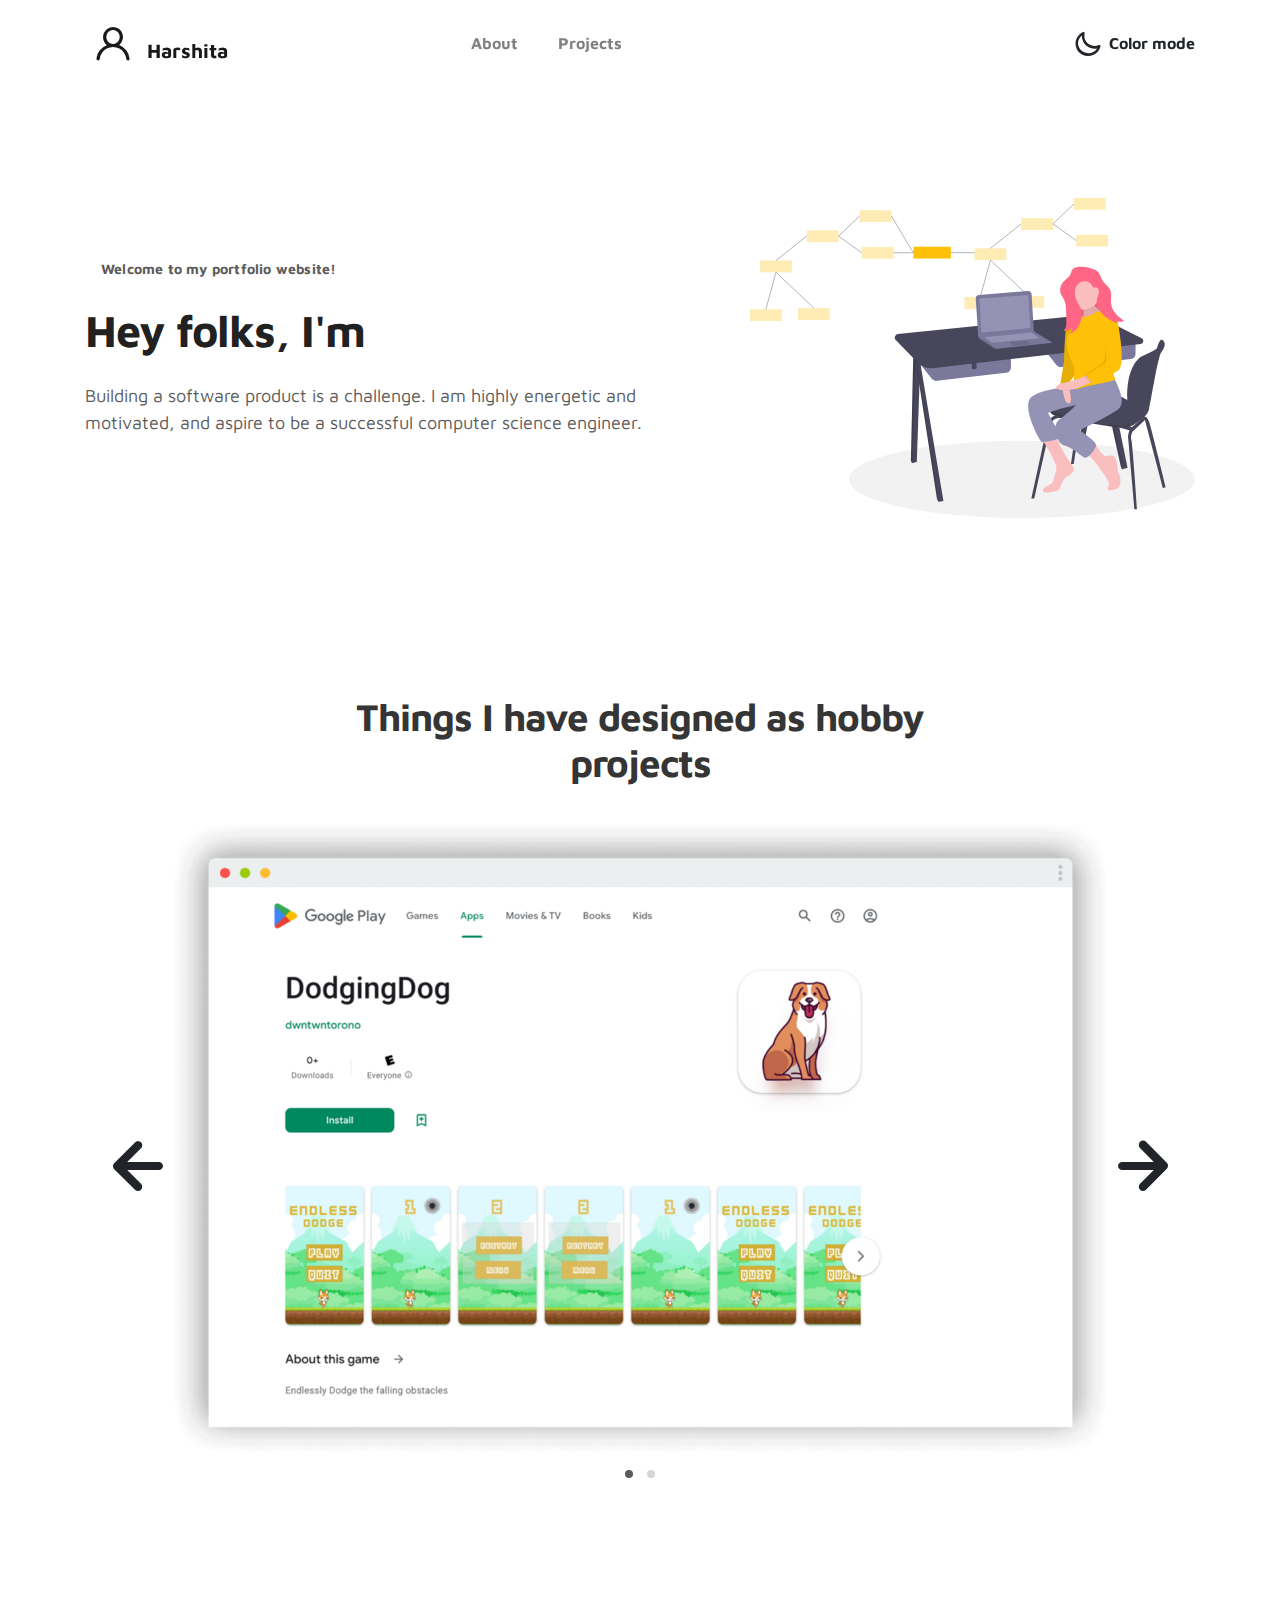
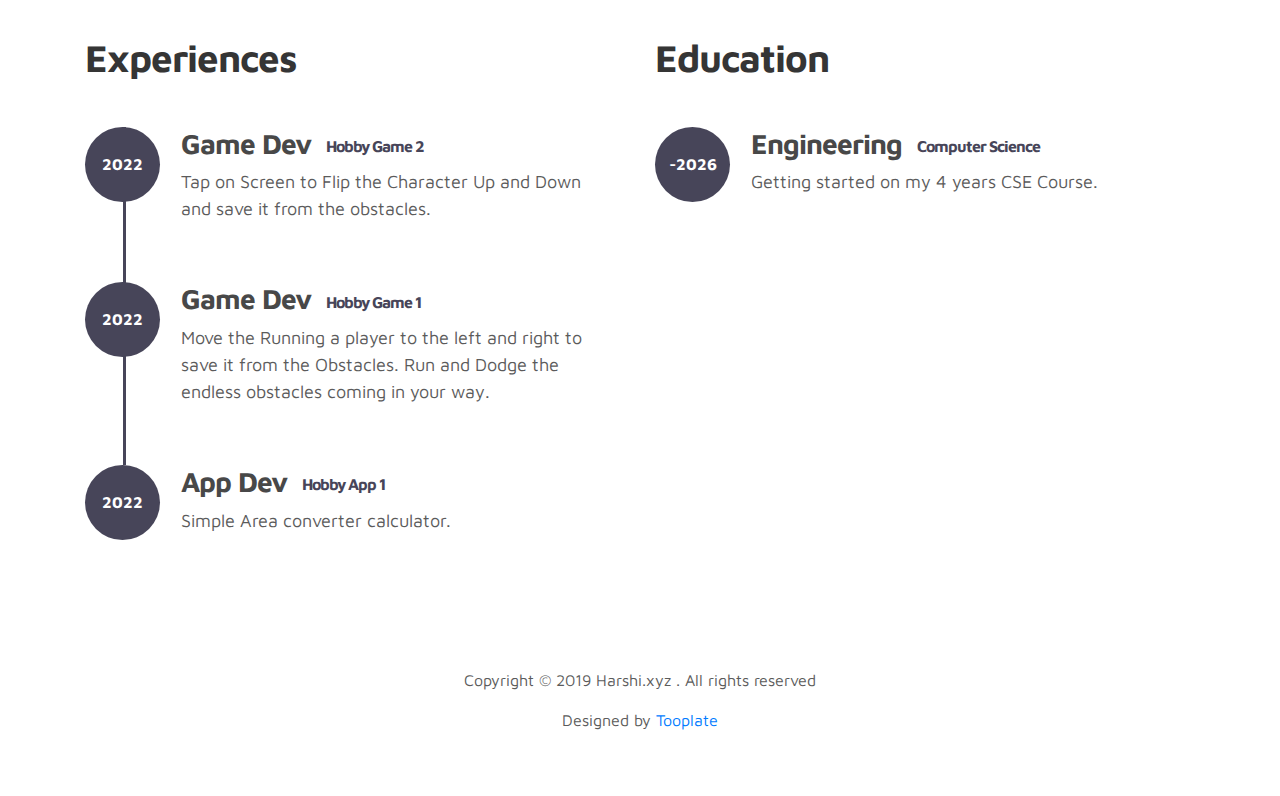
==== commit 33730764: "update" ====
--- a/index.html
+++ b/index.html
@@ -77,13 +77,13 @@
                         <h1 class="animated animated-text">
                             <span class="mr-2">Hey folks, I'm</span>
                                 <div class="animated-info">
-                                    <span class="animated-item">Harshita</span>
+                                    <span class="animated-item">Harshita Batta</span>
                                     <span class="animated-item">App Dev</span>
                                     <span class="animated-item">Game Dev</span>
                                 </div>
                         </h1>
 
-                        <p>Building a software solution is a challenge. I am highly energetic, motivated and aspire to be a successful computer science engineer.</p>
+                        <p>Building a software product is a challenge. I am highly energetic and motivated, and aspire to be a successful computer science engineer.</p>
                         
                         <div class="custom-btn-group mt-4">
                           <!-- <a href="#" class="btn mr-lg-2 custom-btn"><i class='uil uil-file-alt'></i> Download Resume</a> -->
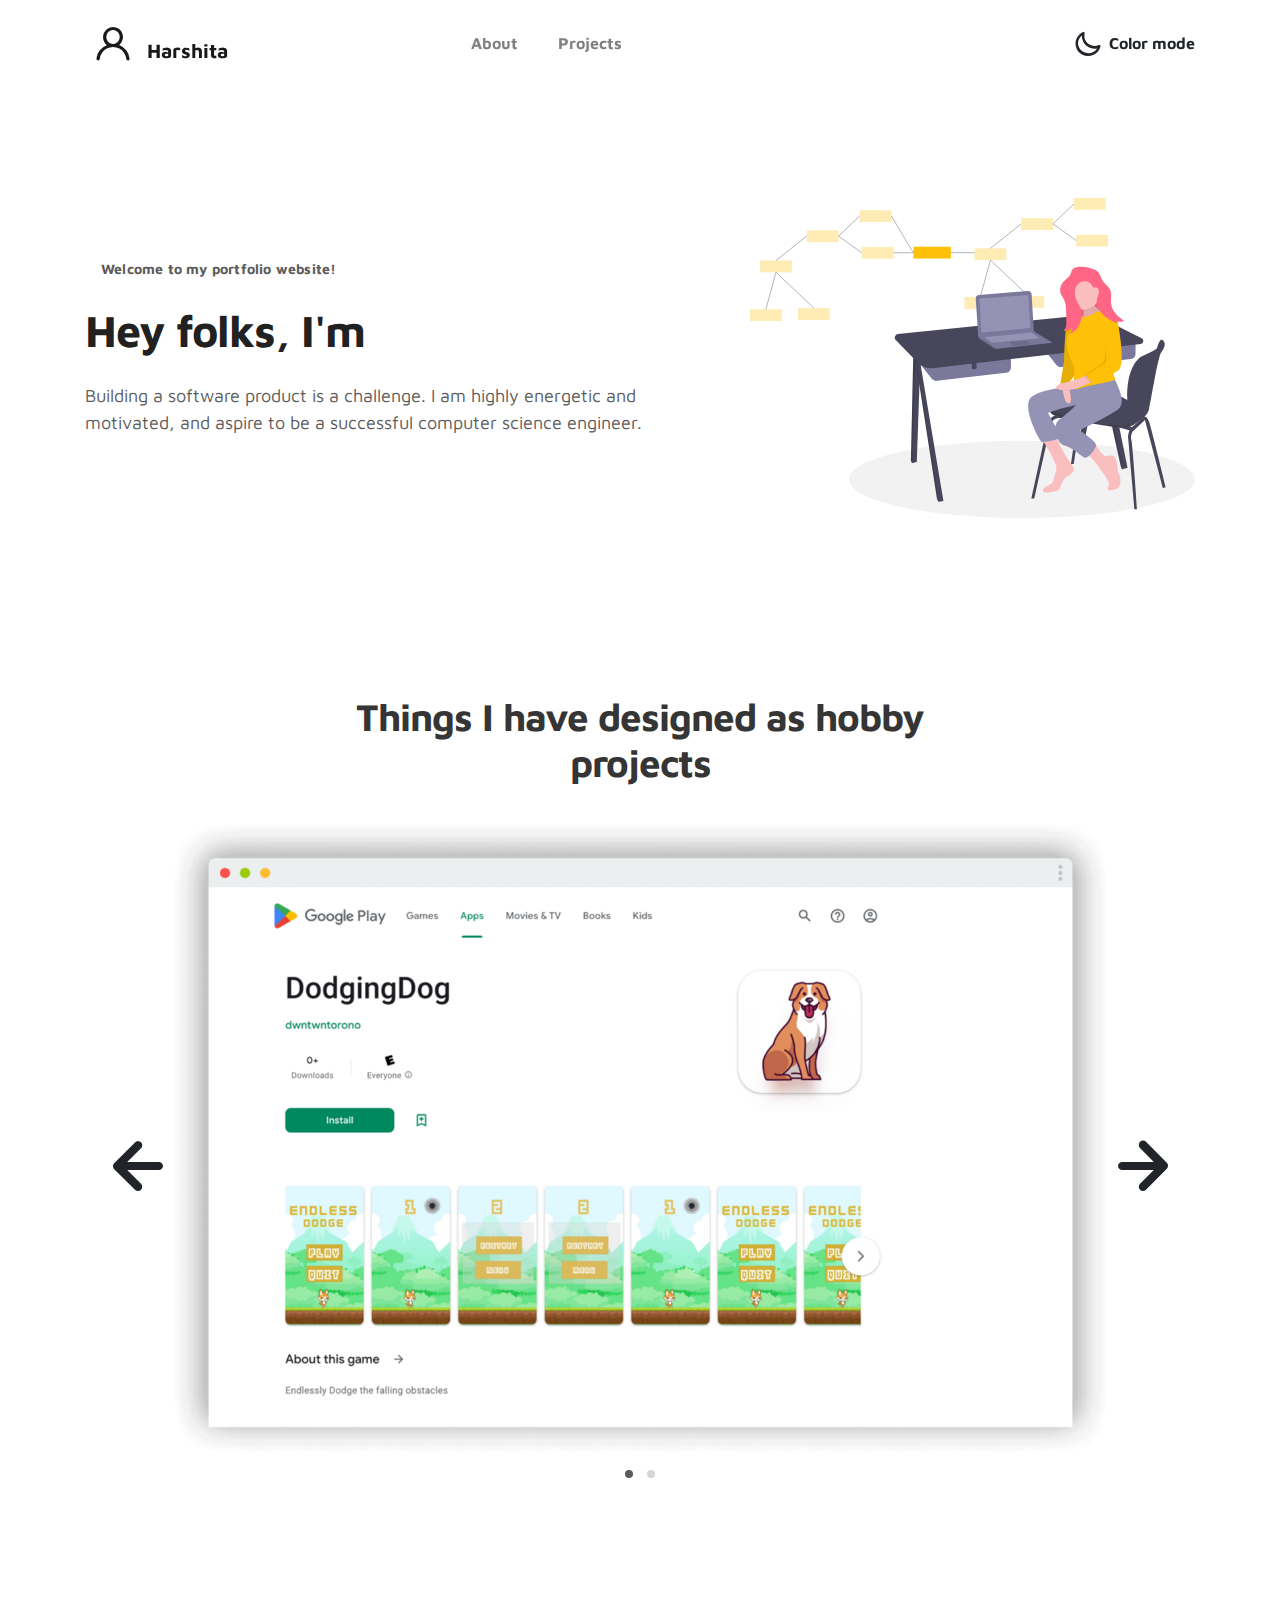
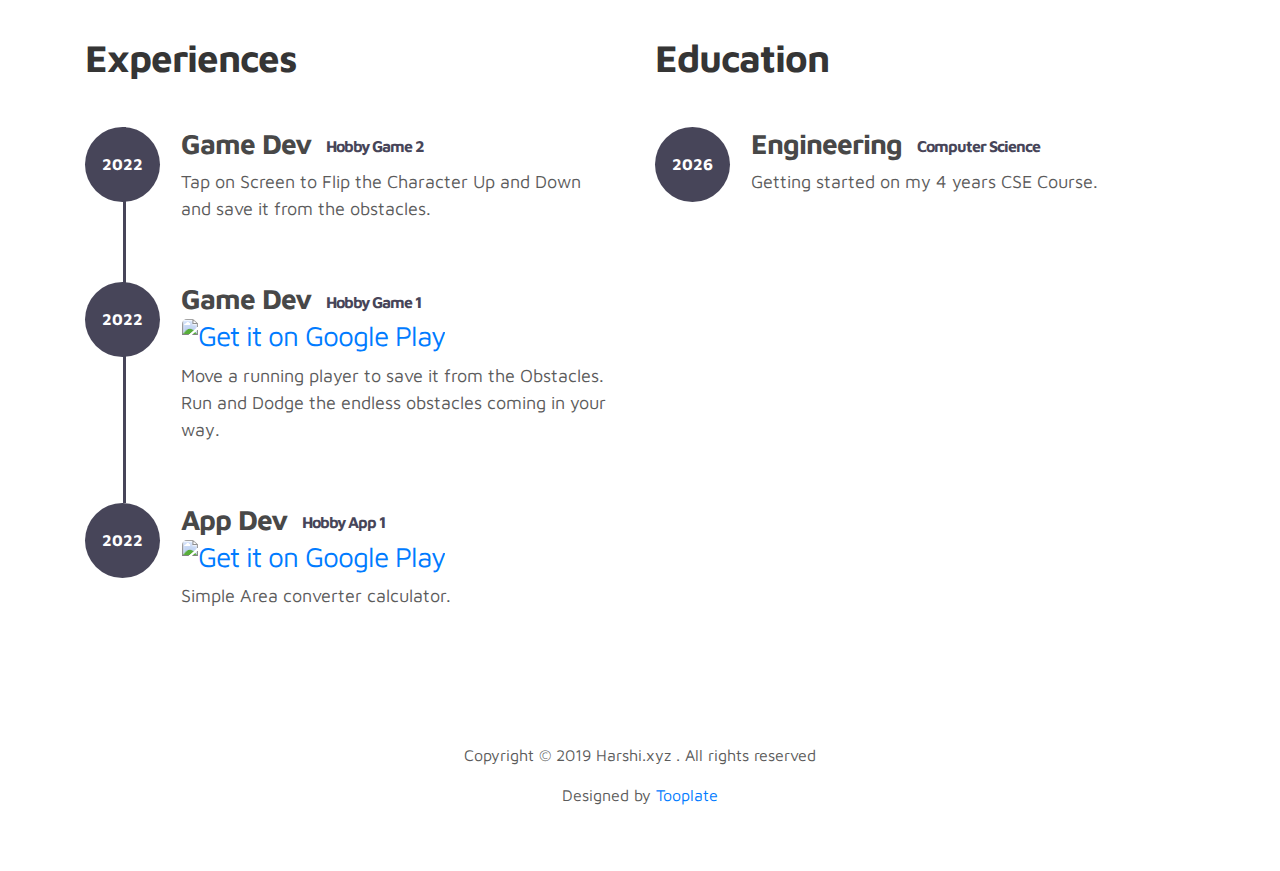
==== commit 83155598: "updates" ====
--- a/index.html
+++ b/index.html
@@ -16,6 +16,8 @@
     <!-- MAIN STYLE -->
     <link rel="stylesheet" href="css/tooplate-style.css">
     
+    <!-- updates STYLE -->
+    <link rel="stylesheet" href="css/updates.css">
 <!--
 
 Tooplate 2115 Marvel
@@ -166,6 +168,7 @@
                              <div class="timeline-info">
                                   <h3><span>Game Dev</span><small>Hobby Game 2</small></h3>
                                   <p>Tap on Screen to Flip the Character Up and Down and save it from the obstacles.</p>
+                              
                              </div>
                         </div>
 
@@ -174,8 +177,11 @@
                                 <span>2022</span>
                             </div>
                             <div class="timeline-info">
-                                <h3><span>Game Dev</span><small>Hobby Game 1</small></h3>
-                                <p>Move the Running a player to the left and right to save it from the Obstacles.
+                                <h3><span>Game Dev</span><small>Hobby Game 1</small>
+                                  <a href='https://play.google.com/store/apps/details?id=com.RCompany.DodgingDogCourse&pcampaignid=pcampaignidMKT-Other-global-all-co-prtnr-py-PartBadge-Mar2515-1'>
+                                    <img class="google-play" alt='Get it on Google Play' src='https://play.google.com/intl/en_us/badges/static/images/badges/en_badge_web_generic.png'/></a>
+                                </h3>
+                                <p>Move a running player to save it from the Obstacles.
                                   Run and Dodge the endless obstacles coming in your way.</p>
                             </div>
                         </div>
@@ -185,7 +191,11 @@
                                 <span>2022</span>
                             </div>
                             <div class="timeline-info">
-                              <h3><span>App Dev</span><small>Hobby App 1</small></h3>
+                              <h3><span>App Dev</span><small>Hobby App 1</small>
+                                <a href='https://play.google.com/store/apps/details?id=com.harshitacse404.myapplicatioarea&pcampaignid=pcampaignidMKT-Other-global-all-co-prtnr-py-PartBadge-Mar2515-1'>
+                                  <img class="google-play" alt='Get it on Google Play' src='https://play.google.com/intl/en_us/badges/static/images/badges/en_badge_web_generic.png'/></a>
+                              </h3>
+                              
                                 <p>Simple Area converter calculator.</p>
                             </div>
                         </div>
@@ -209,7 +219,7 @@
                     <div class="timeline">
                         <div class="timeline-wrapper">
                              <div class="timeline-yr">
-                                  <span>-2026</span>
+                                  <span>2026</span>
                              </div>
                              <div class="timeline-info">
                                   <h3><span>Engineering</span><small>Computer Science</small></h3>
--- a/css/updates.css
+++ b/css/updates.css
@@ -0,0 +1,6 @@
+.google-play {
+  border:1px solid white;
+  border-radius:6px;
+  box-sizing:border-box;
+  height:45px;
+}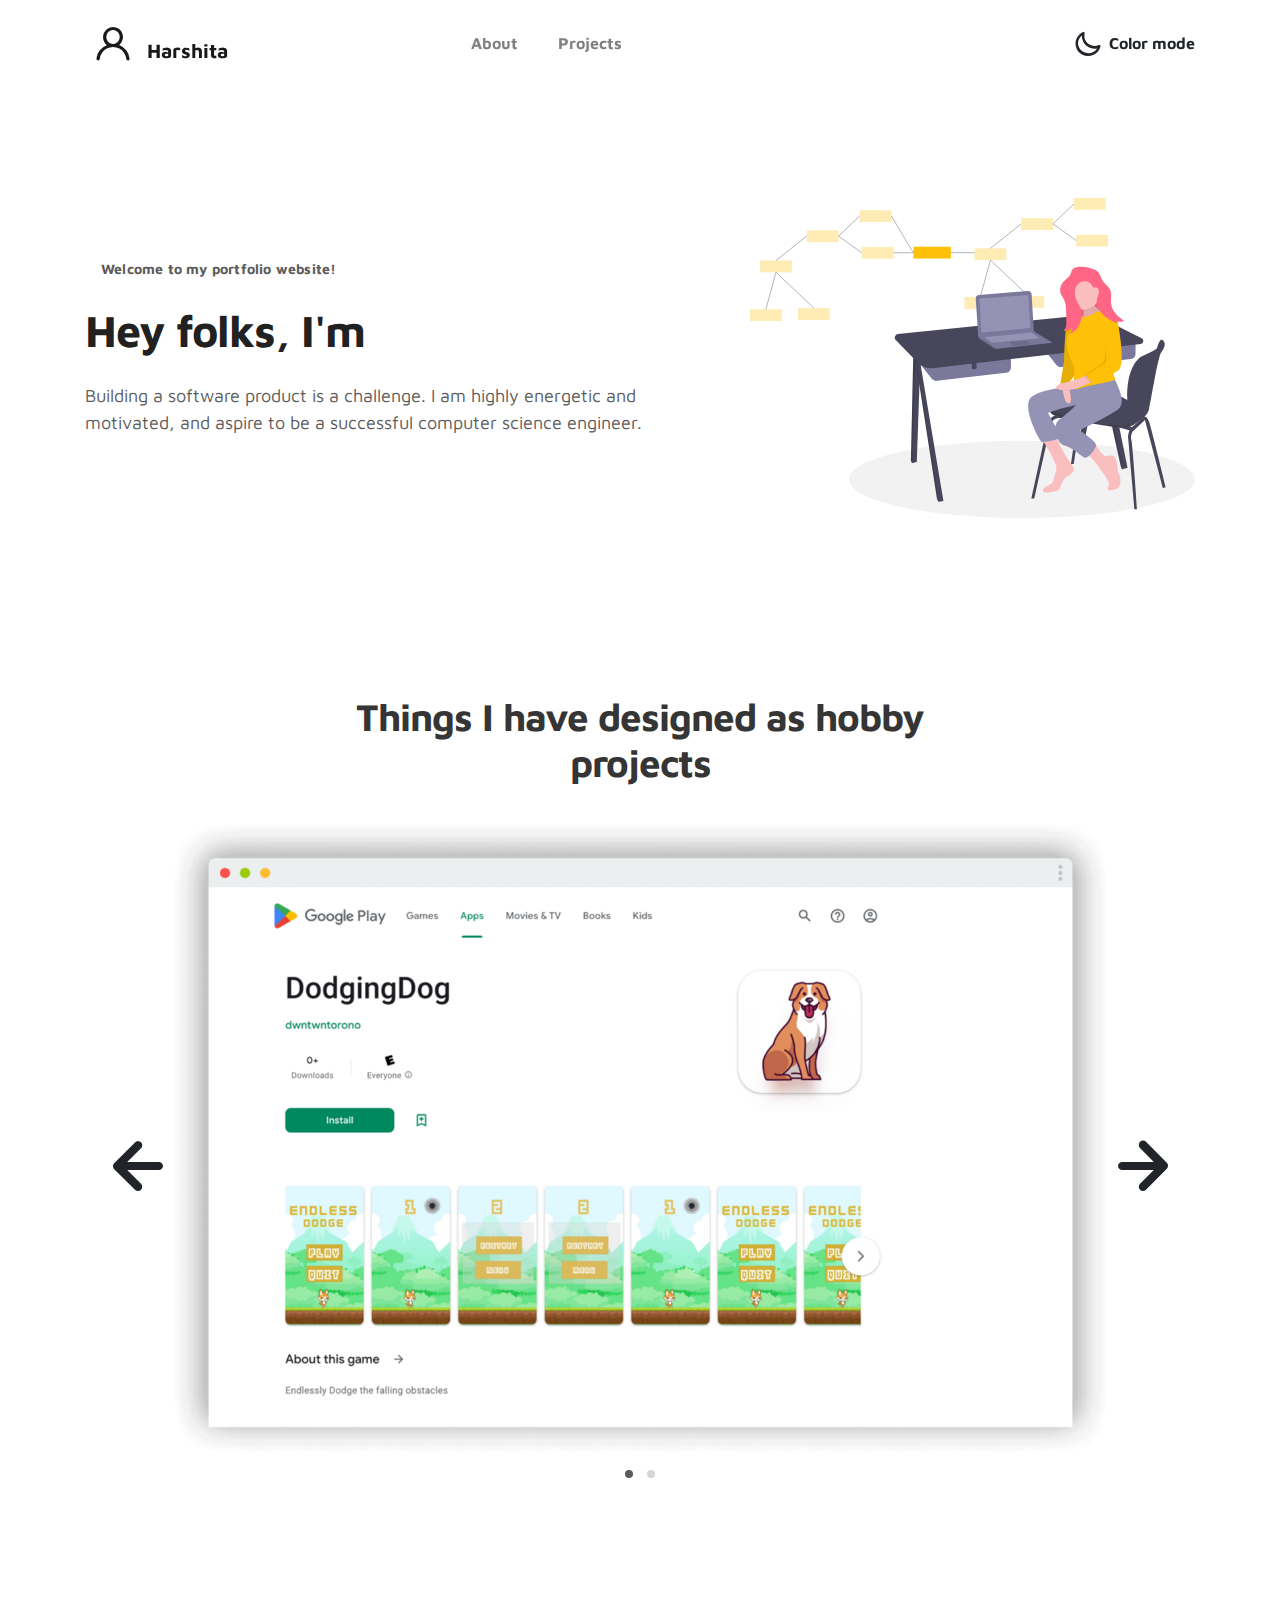
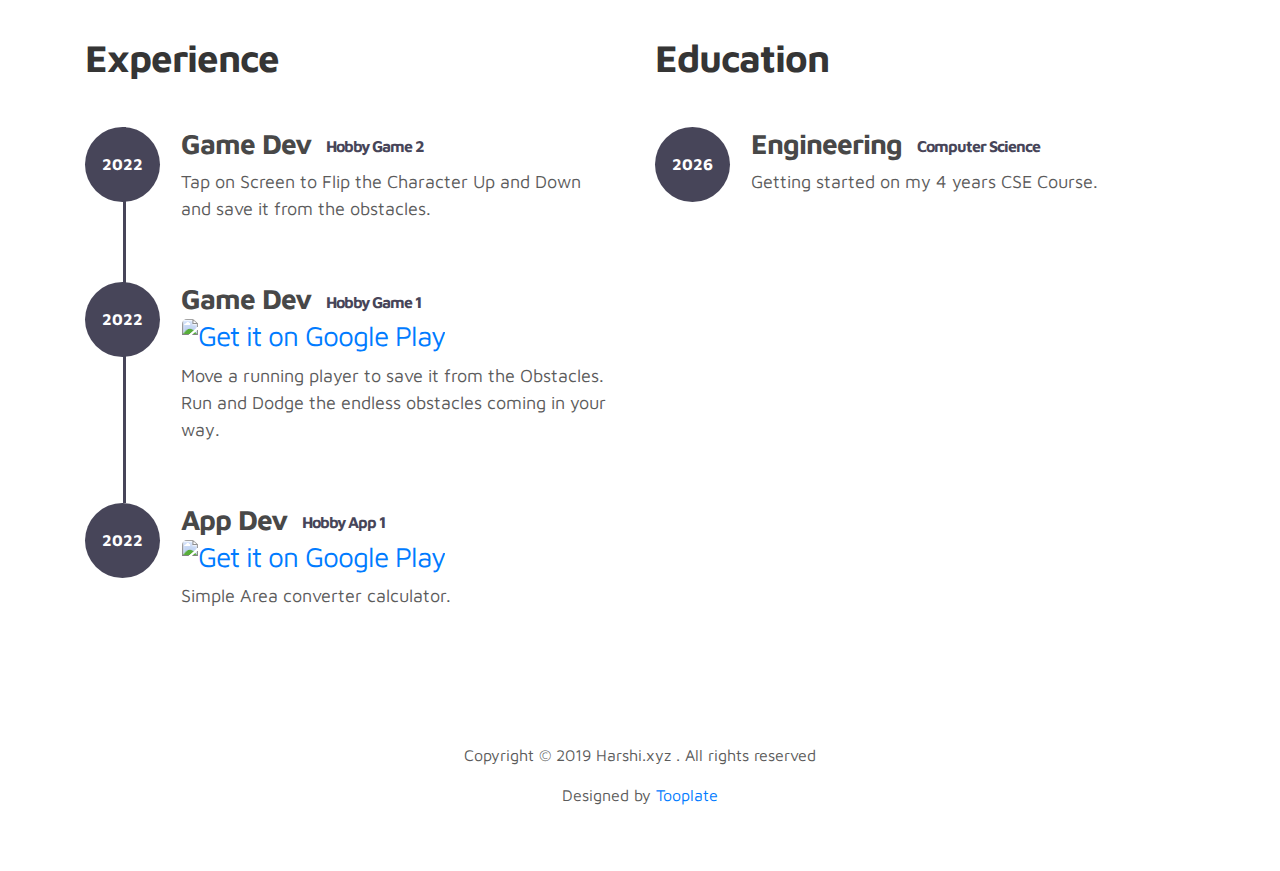
==== commit b076fb7f: "update" ====
--- a/index.html
+++ b/index.html
@@ -158,7 +158,7 @@
             <div class="row">
 
                 <div class="col-lg-6 col-12">
-                  <h2 class="mb-4">Experiences</h2>
+                  <h2 class="mb-4">Experience</h2>
 
                     <div class="timeline">
                         <div class="timeline-wrapper">
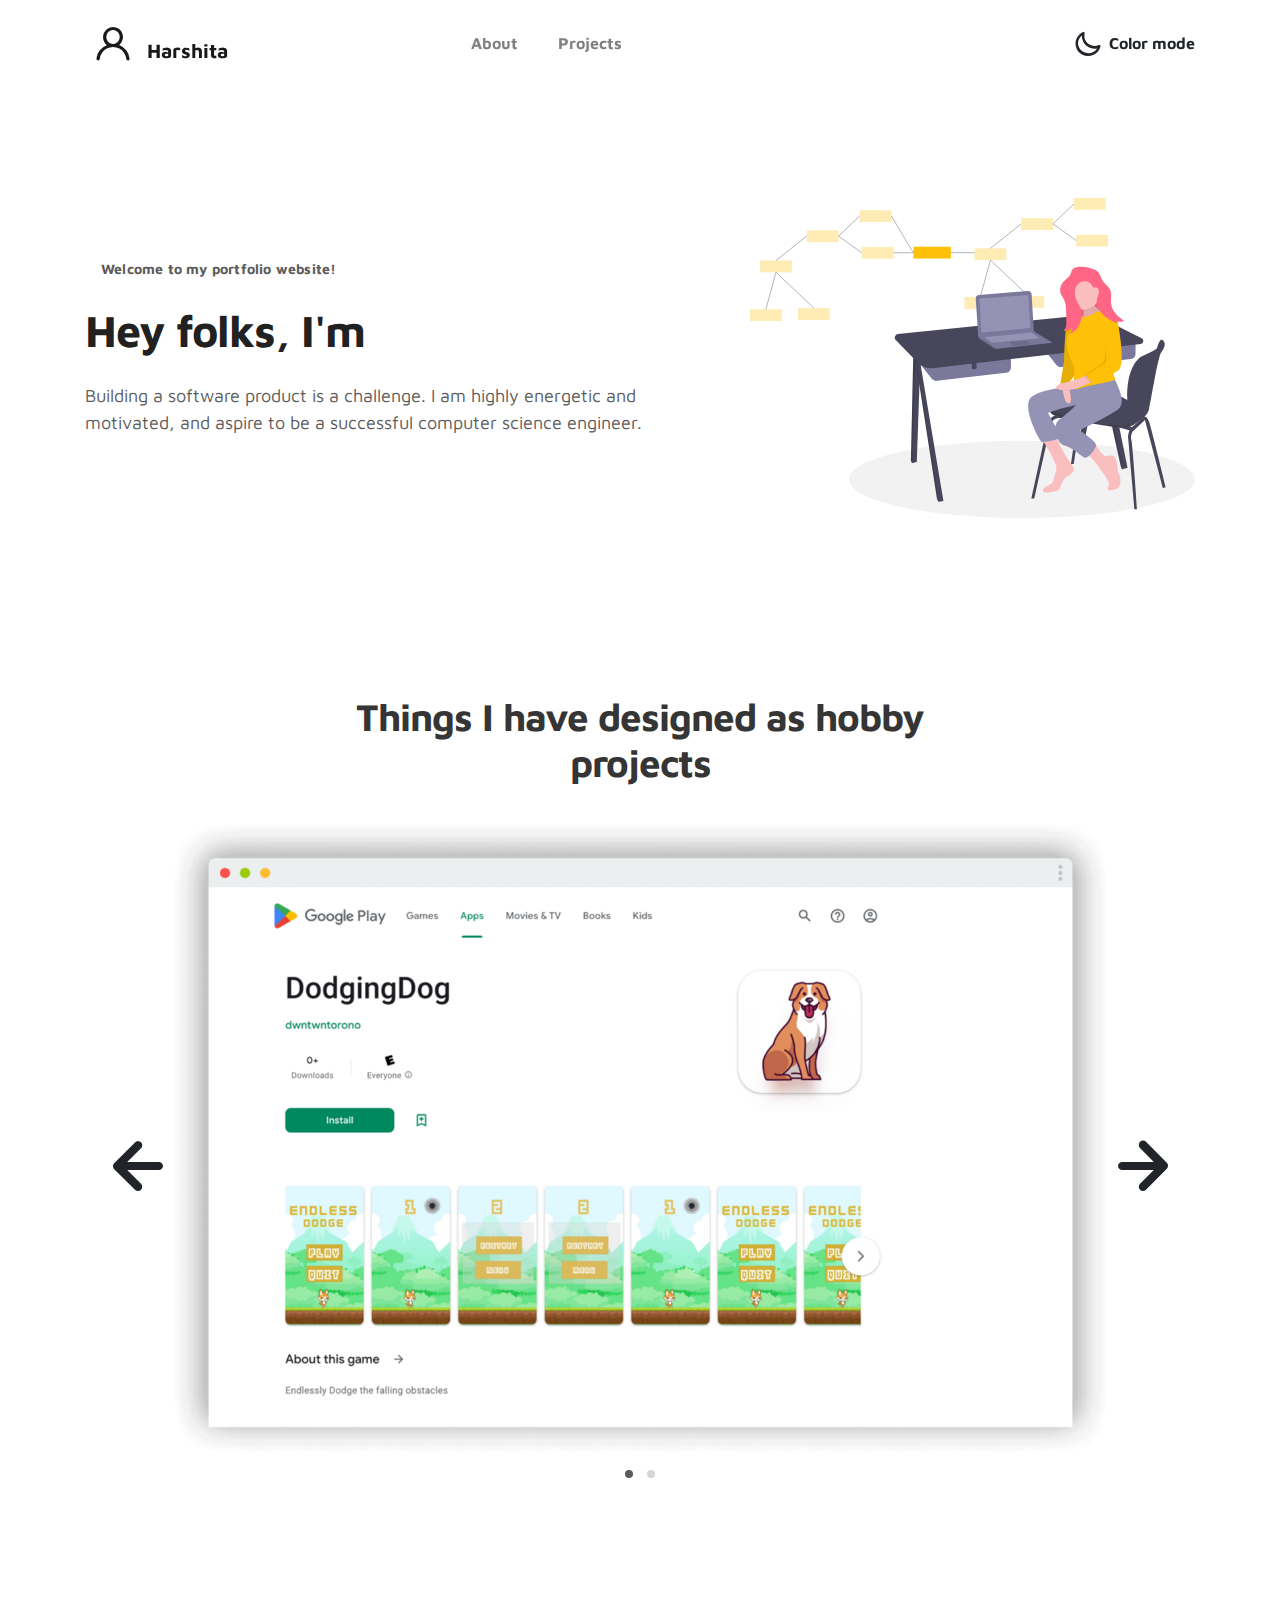
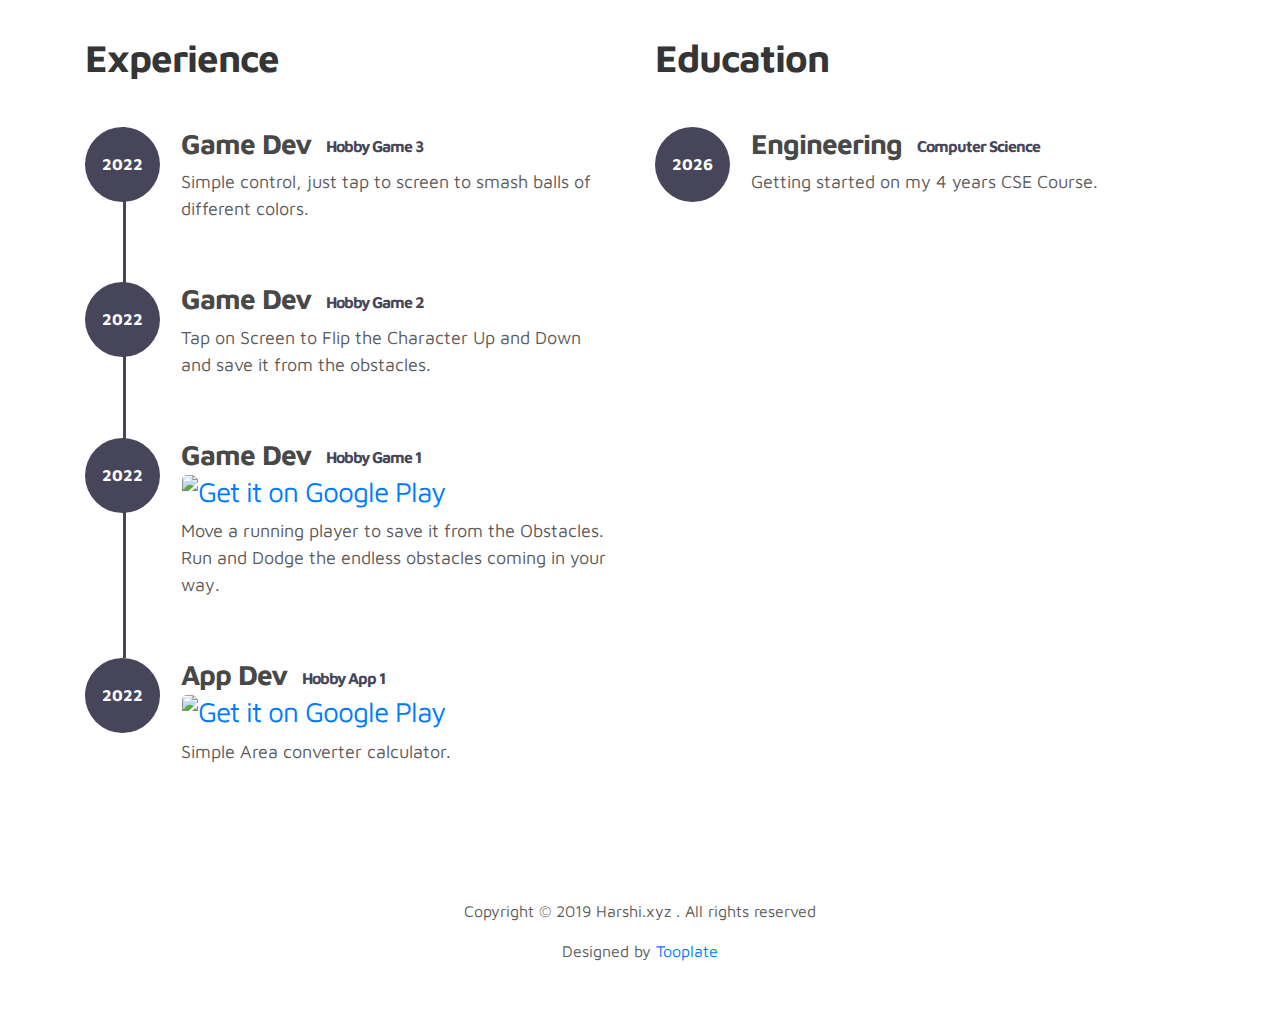
==== commit 18ed3cd1: "Update index.html" ====
--- a/index.html
+++ b/index.html
@@ -18,6 +18,15 @@
     
     <!-- updates STYLE -->
     <link rel="stylesheet" href="css/updates.css">
+
+    <!-- Favicon -->
+    <link rel="apple-touch-icon" sizes="180x180" href="favicon/apple-touch-icon.png">
+    <link rel="icon" type="image/png" sizes="32x32" href="favicon/favicon-32x32.png">
+    <link rel="icon" type="image/png" sizes="16x16" href="favicon/favicon-16x16.png">
+    <link rel="manifest" href="favicon/site.webmanifest">
+    <link rel="mask-icon" href="favicon/safari-pinned-tab.svg" color="#5bbad5">
+    <meta name="msapplication-TileColor" content="#da532c">
+    <meta name="theme-color" content="#ffffff">
 <!--
 
 Tooplate 2115 Marvel
@@ -166,11 +175,22 @@
                                   <span>2022</span>
                              </div>
                              <div class="timeline-info">
+                                  <h3><span>Game Dev</span><small>Hobby Game 3</small></h3>
+                                  <p>Simple control, just tap to screen to smash balls of different colors.</p>
+                              
+                             </div>
+                        </div>
+                      <div class="timeline-wrapper">
+                             <div class="timeline-yr">
+                                  <span>2022</span>
+                             </div>
+                             <div class="timeline-info">
                                   <h3><span>Game Dev</span><small>Hobby Game 2</small></h3>
                                   <p>Tap on Screen to Flip the Character Up and Down and save it from the obstacles.</p>
                               
                              </div>
                         </div>
+                      
 
                         <div class="timeline-wrapper">
                             <div class="timeline-yr">
@@ -333,4 +353,4 @@
     <script src="js/custom.js"></script>
 
   </body>
-</html>+</html>
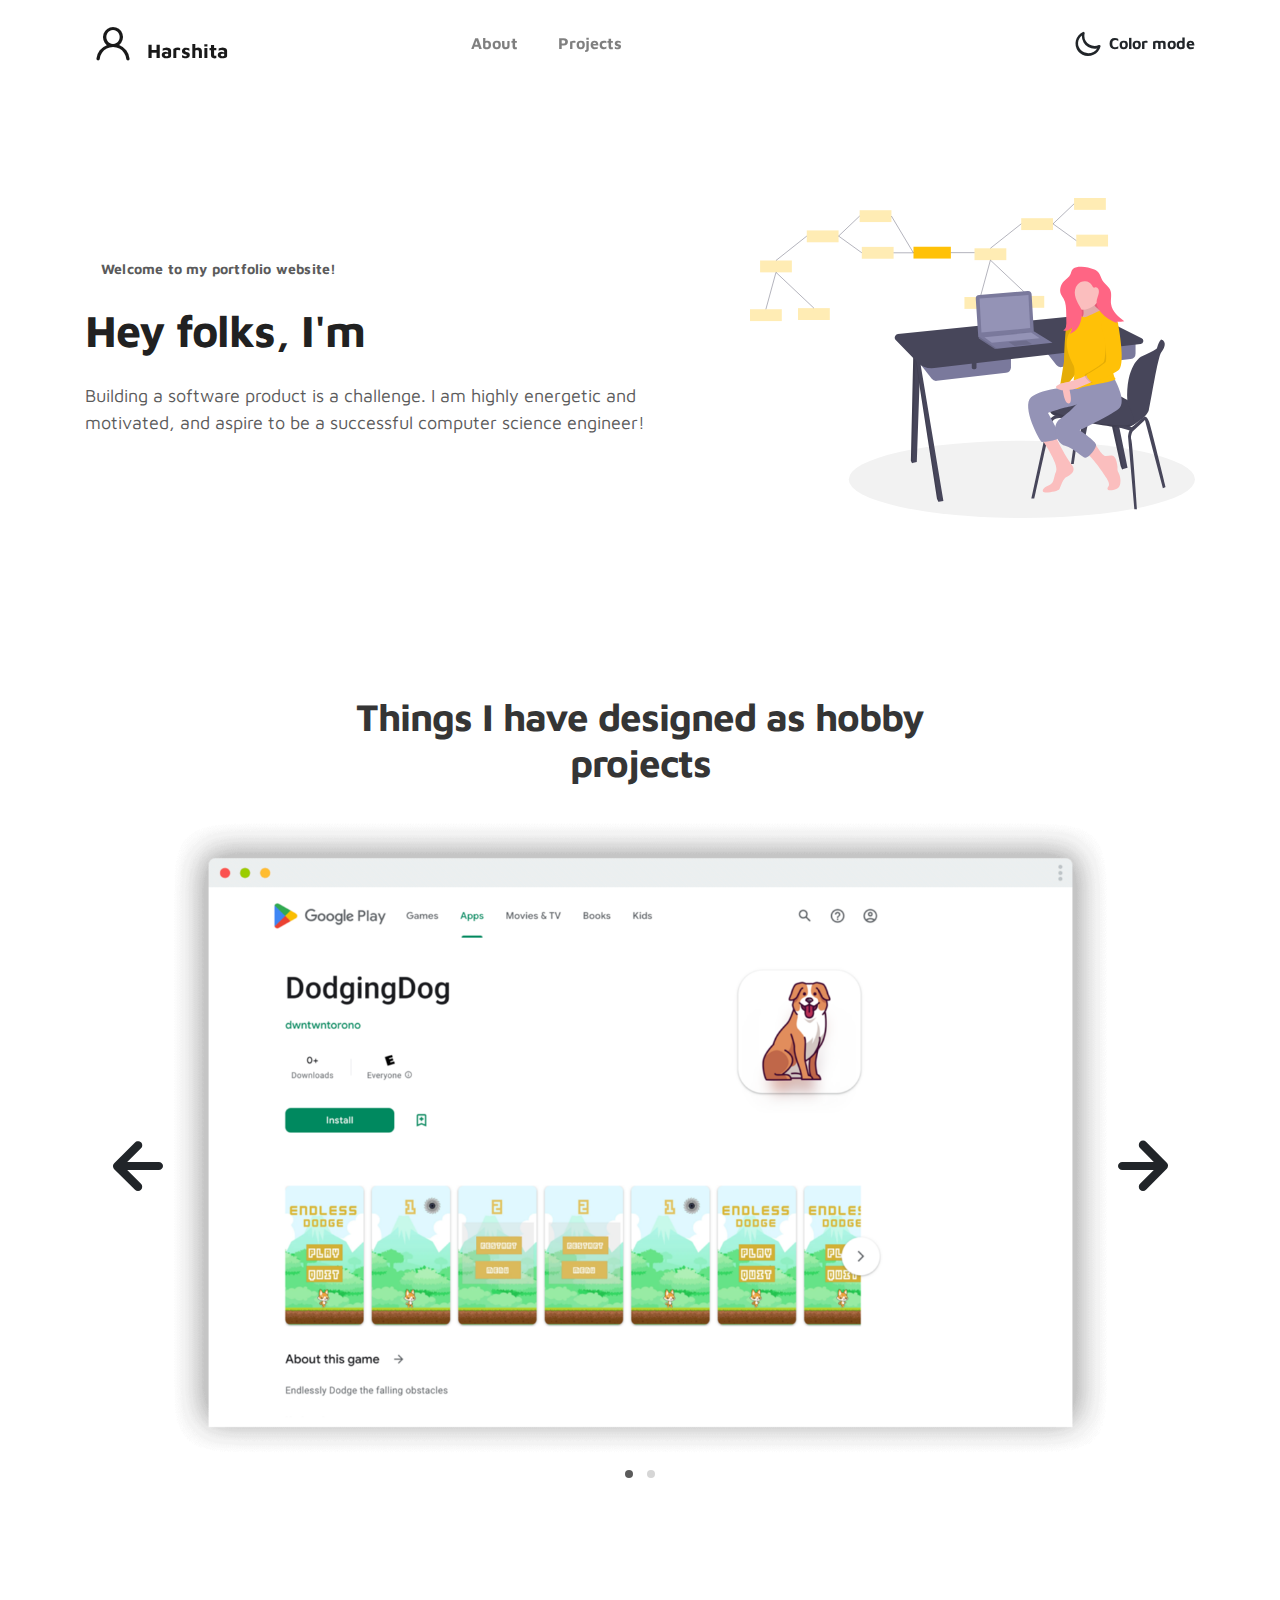
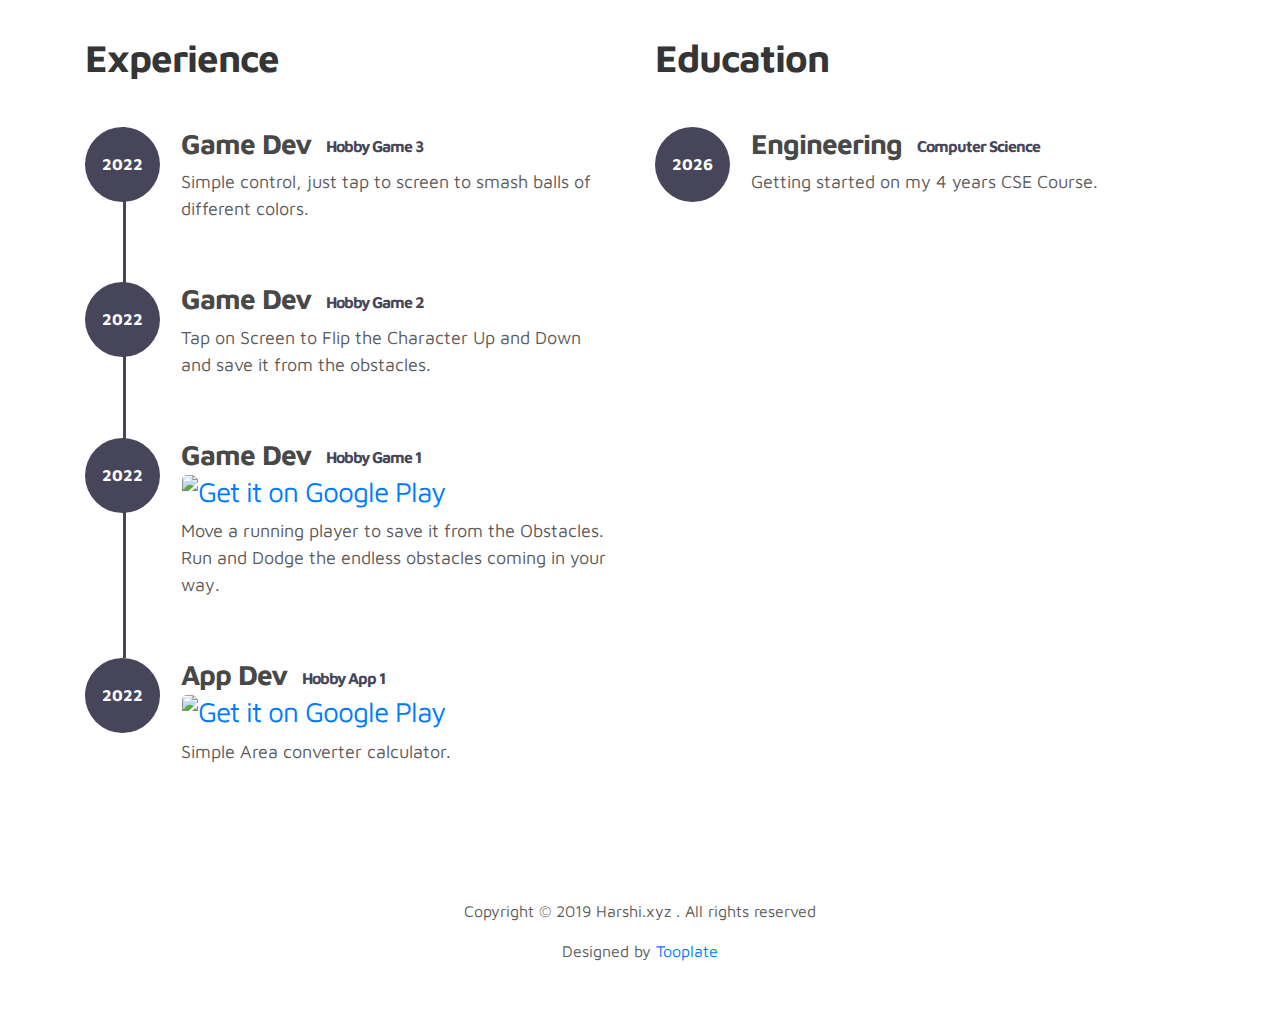
==== commit b1abad50: "Update index.html" ====
--- a/index.html
+++ b/index.html
@@ -94,7 +94,7 @@
                                 </div>
                         </h1>
 
-                        <p>Building a software product is a challenge. I am highly energetic and motivated, and aspire to be a successful computer science engineer.</p>
+                        <p>Building a software product is a challenge. I am highly energetic and motivated, and aspire to be a successful computer science engineer!</p>
                         
                         <div class="custom-btn-group mt-4">
                           <!-- <a href="#" class="btn mr-lg-2 custom-btn"><i class='uil uil-file-alt'></i> Download Resume</a> -->
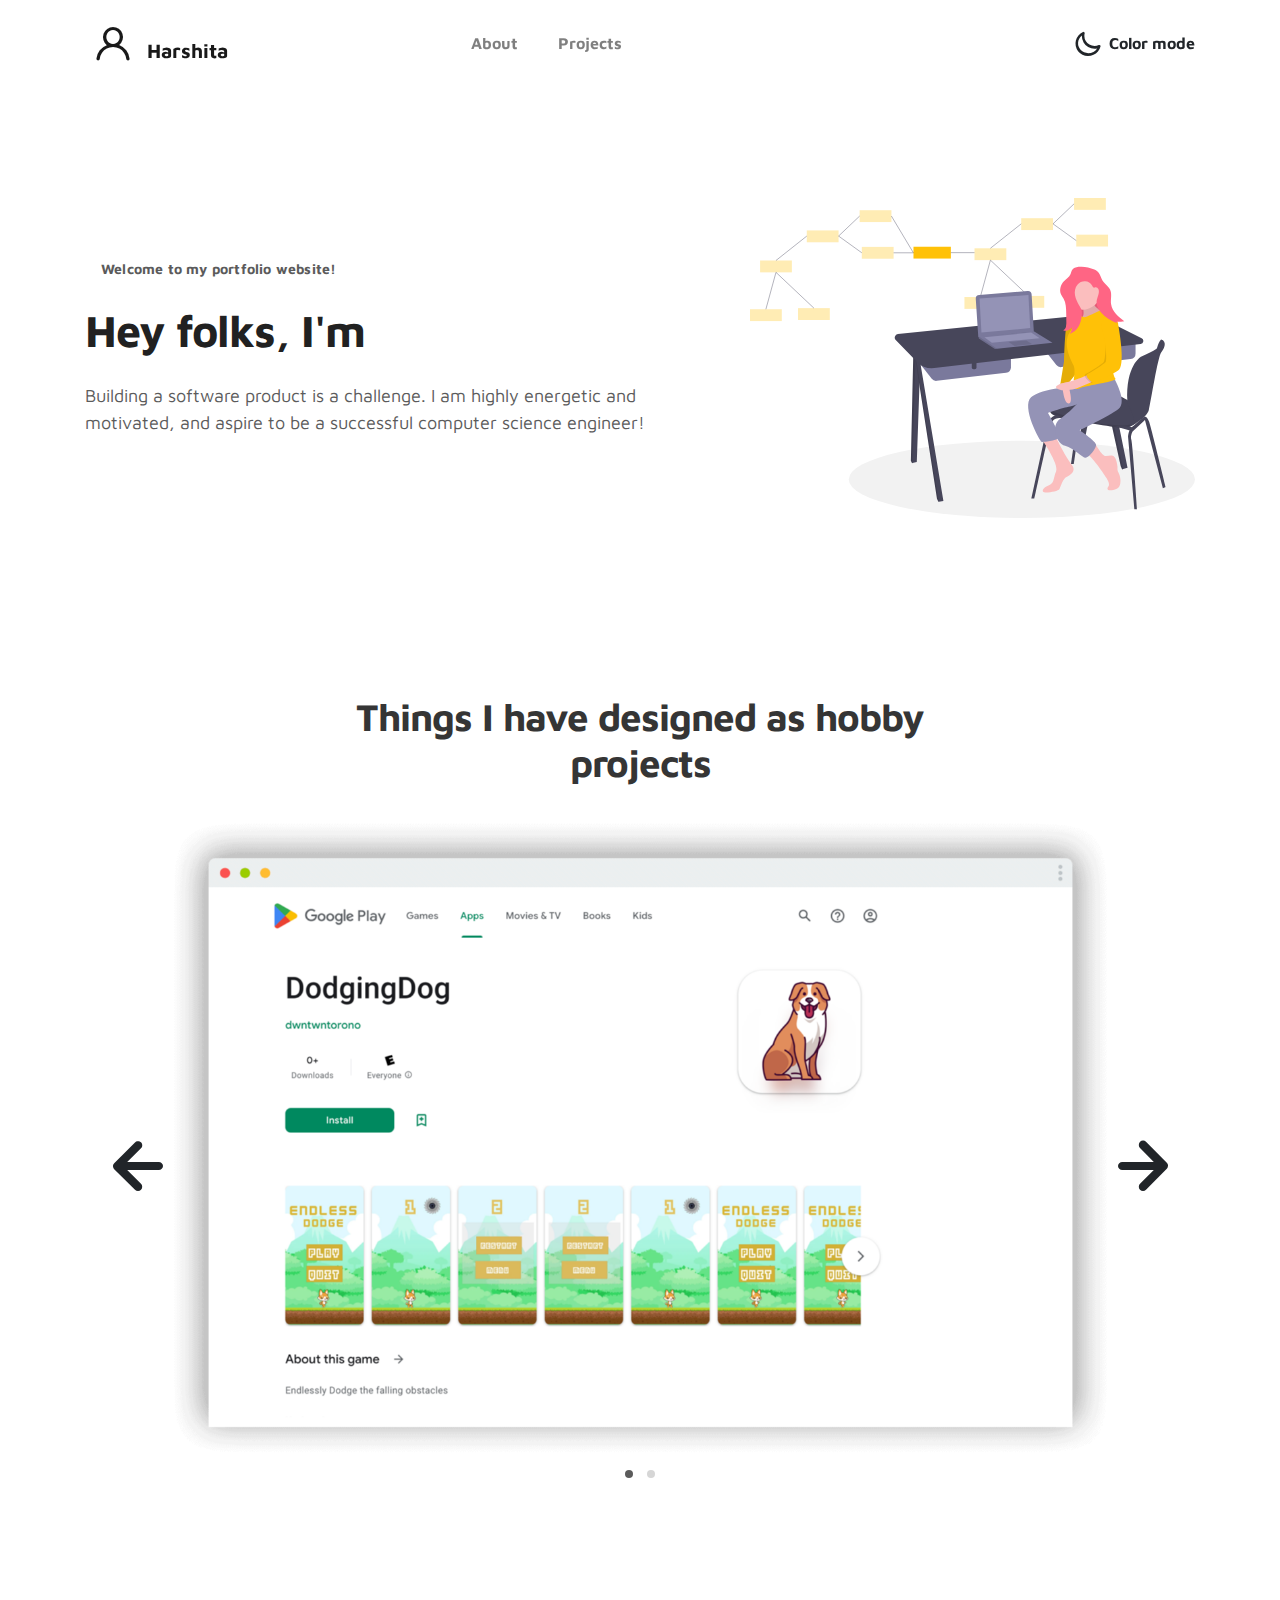
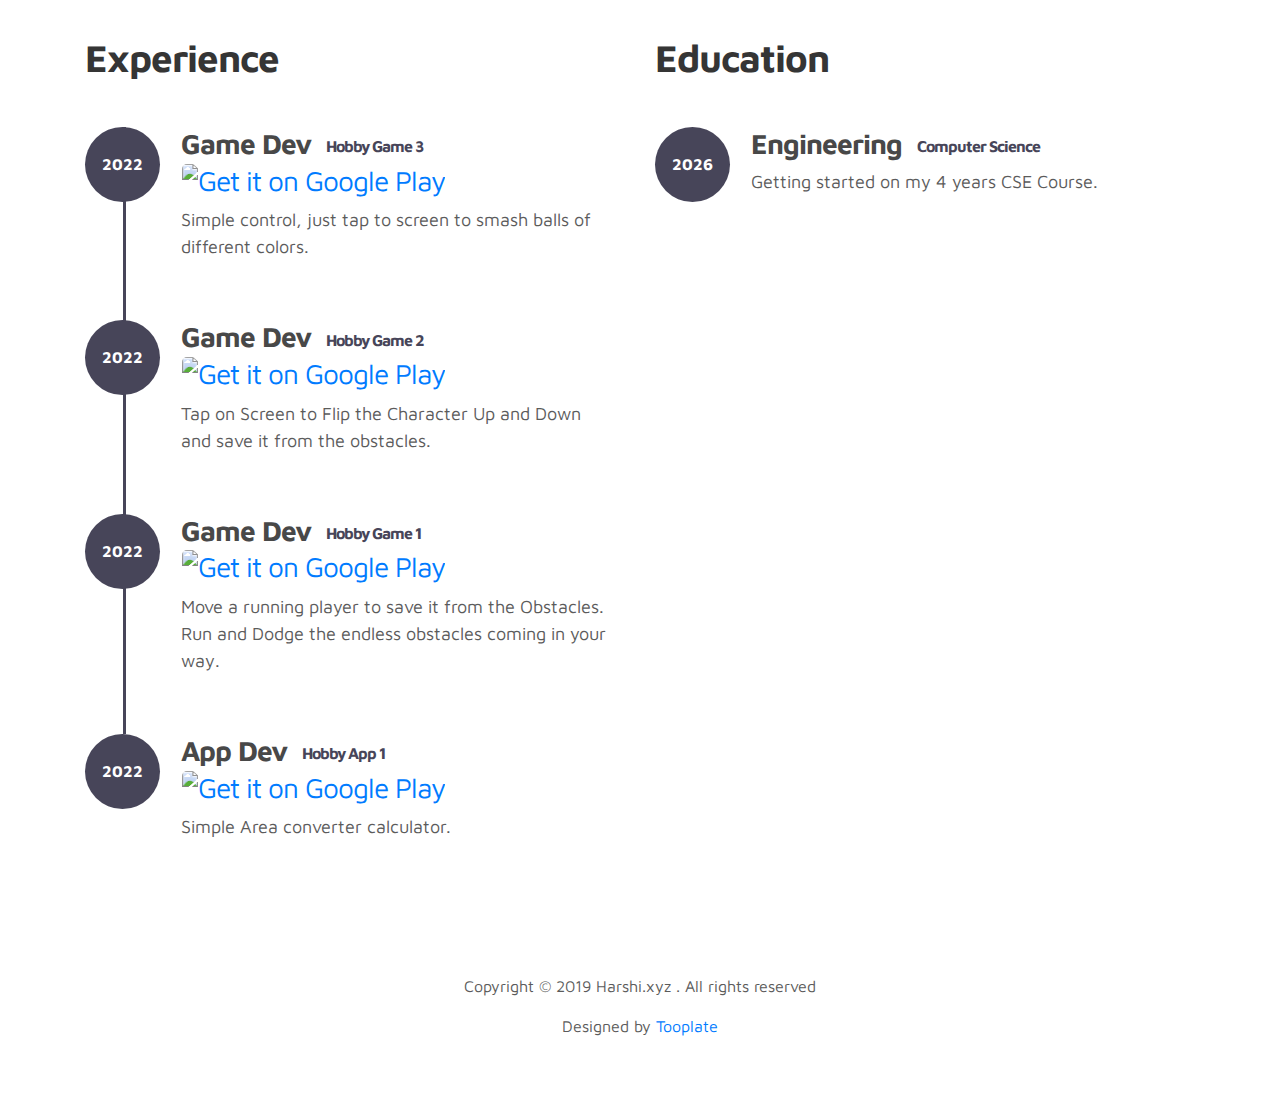
==== commit f17c7ee7: "Update index.html" ====
--- a/index.html
+++ b/index.html
@@ -175,7 +175,10 @@
                                   <span>2022</span>
                              </div>
                              <div class="timeline-info">
-                                  <h3><span>Game Dev</span><small>Hobby Game 3</small></h3>
+                                  <h3><span>Game Dev</span><small>Hobby Game 3</small>
+                                    <a href='https://play.google.com/store/apps/details?id=com.harshitabatta.ballsmash&pcampaignid=pcampaignidMKT-Other-global-all-co-prtnr-py-PartBadge-Mar2515-1'>
+                                      <img class="google-play" alt='Get it on Google Play' src='https://play.google.com/intl/en_us/badges/static/images/badges/en_badge_web_generic.png'/></a>
+                                  </h3>
                                   <p>Simple control, just tap to screen to smash balls of different colors.</p>
                               
                              </div>
@@ -185,7 +188,10 @@
                                   <span>2022</span>
                              </div>
                              <div class="timeline-info">
-                                  <h3><span>Game Dev</span><small>Hobby Game 2</small></h3>
+                                  <h3><span>Game Dev</span><small>Hobby Game 2</small>
+                                    <a href='https://play.google.com/store/apps/details?id=com.harshitabatta.linerunnergame&pcampaignid=pcampaignidMKT-Other-global-all-co-prtnr-py-PartBadge-Mar2515-1'>
+                                      <img class="google-play" alt='Get it on Google Play' src='https://play.google.com/intl/en_us/badges/static/images/badges/en_badge_web_generic.png'/></a>
+                                  </h3>
                                   <p>Tap on Screen to Flip the Character Up and Down and save it from the obstacles.</p>
                               
                              </div>
